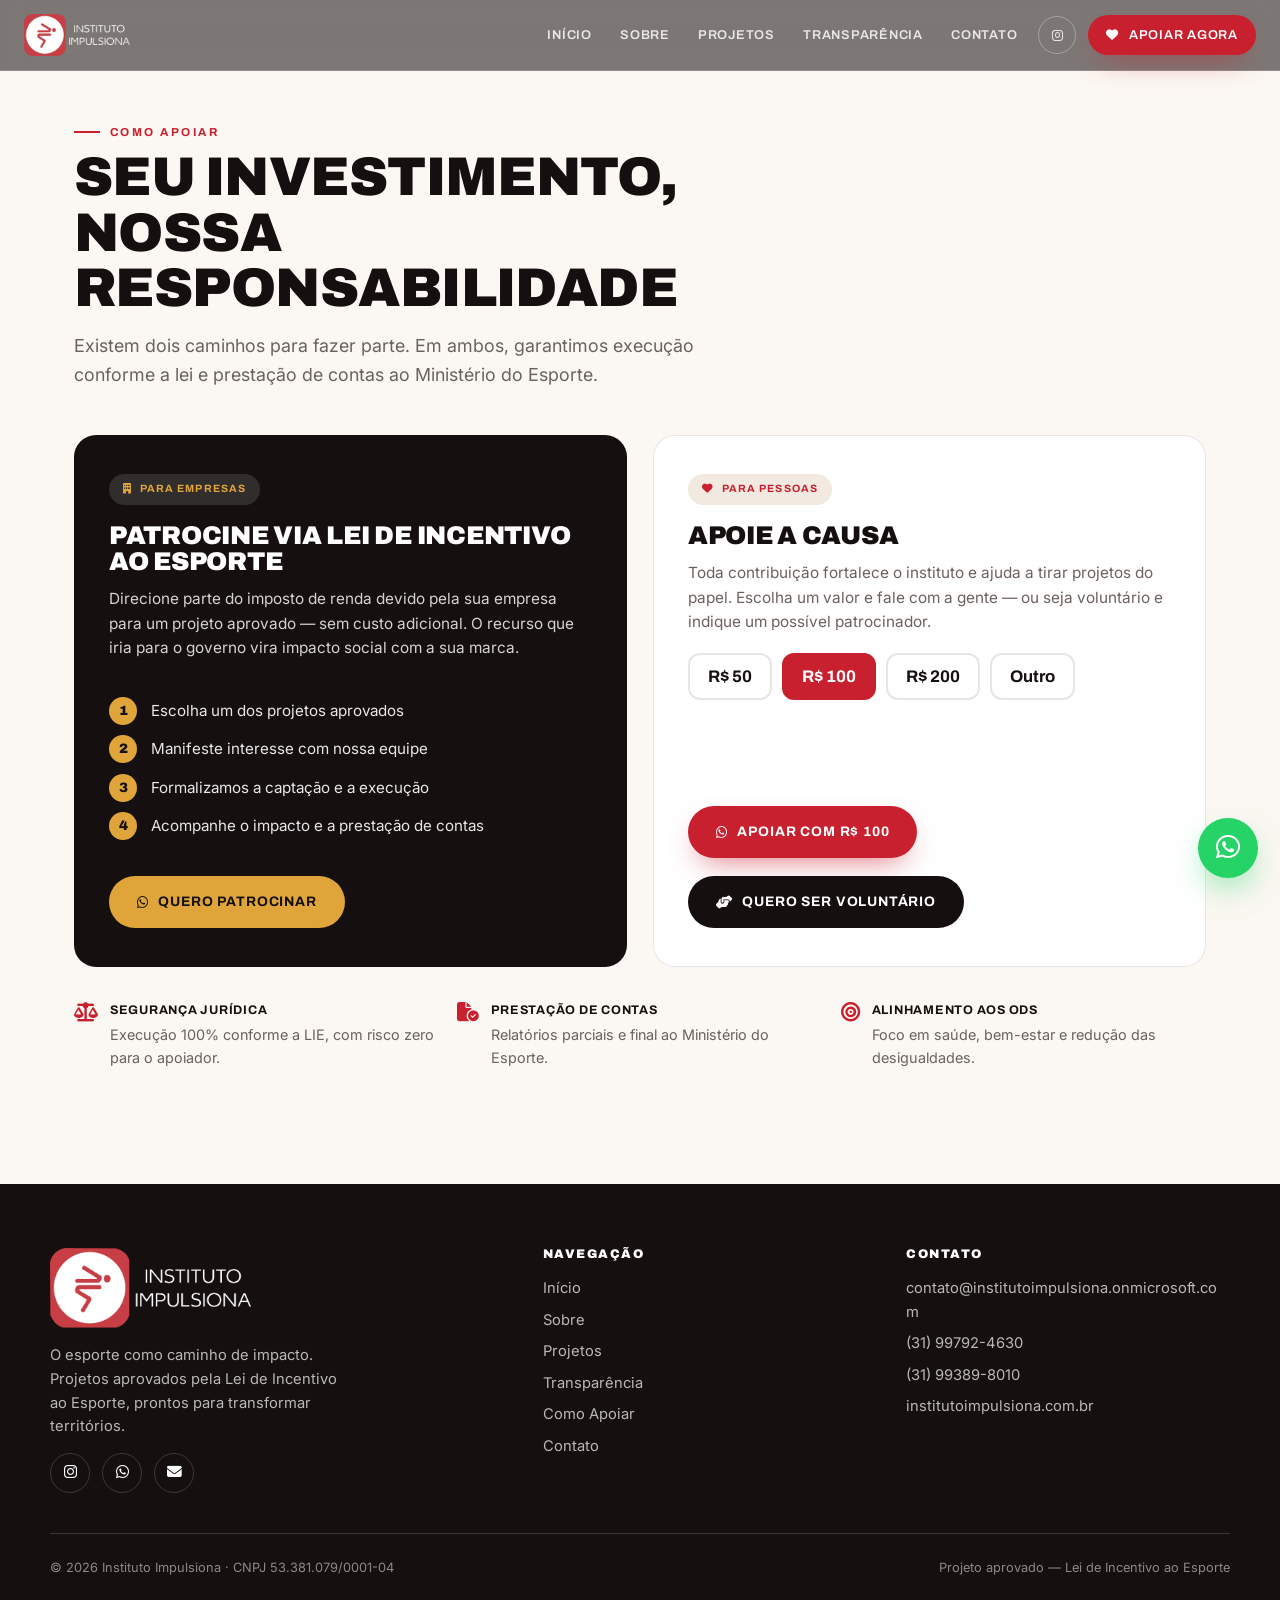
==== apoiar/index.html @ 2515cd02 "Recria o site do Instituto Impulsiona como páginas estáticas. Publica Início, Sobre, Projetos, Trans" ====
<!DOCTYPE html>
<html lang="pt-BR">
<head>
<meta charset="UTF-8">
<meta name="viewport" content="width=device-width, initial-scale=1.0">
<title>Como apoiar — Instituto Impulsiona</title>
<meta name="description" content="Existem dois caminhos para fazer parte. Em ambos, garantimos execução conforme a lei e prestação de contas ao Ministério do Esporte.">
<meta name="theme-color" content="#15100F">
<meta property="og:type" content="website">
<meta property="og:locale" content="pt_BR">
<meta property="og:site_name" content="Instituto Impulsiona">
<meta property="og:title" content="Como apoiar — Instituto Impulsiona">
<meta property="og:description" content="Existem dois caminhos para fazer parte. Em ambos, garantimos execução conforme a lei e prestação de contas ao Ministério do Esporte.">
<meta property="og:image" content="https://karinebavi.github.io/institutoimpulsiona-site/assets/logo-simbolo.png">
<meta property="og:image:alt" content="Instituto Impulsiona">
<meta name="twitter:card" content="summary">
<meta name="twitter:title" content="Como apoiar — Instituto Impulsiona">
<meta name="twitter:description" content="Existem dois caminhos para fazer parte. Em ambos, garantimos execução conforme a lei e prestação de contas ao Ministério do Esporte.">
<meta name="twitter:image" content="https://karinebavi.github.io/institutoimpulsiona-site/assets/logo-simbolo.png">
<link rel="icon" href="../favicon.png" type="image/png">
<link rel="apple-touch-icon" href="../assets/apple-touch-icon.png">
<link rel="preconnect" href="https://fonts.googleapis.com">
<link rel="preconnect" href="https://fonts.gstatic.com" crossorigin>
<link href="https://fonts.googleapis.com/css2?family=Archivo:wght@500;600;700;800;900&amp;family=Inter:wght@400;500;600;700&amp;display=swap" rel="stylesheet">
<link rel="stylesheet" href="https://cdnjs.cloudflare.com/ajax/libs/font-awesome/6.5.1/css/all.min.css">
<link rel="stylesheet" href="../css/styles.css">
</head>
<body class="inner">
<a class="skip" href="#conteudo">Ir para o conteúdo</a>
<header class="header" id="header">
  <a href="../" class="brand" aria-label="Instituto Impulsiona — início">
    <img src="../assets/logo-horizontal-branco.png" alt="Instituto Impulsiona" width="122" height="42">
  </a>
  <nav class="nav" id="nav" aria-label="Principal">
    <a href="../" data-sec="home">Início</a>
    <a href="../sobre/" data-sec="sobre">Sobre</a>
    <a href="../projetos/" data-sec="projetos">Projetos</a>
    <a href="../transparencia/" data-sec="transparencia">Transparência</a>
    <a href="../contato/" data-sec="contato">Contato</a>
    <a class="nav-ig" href="https://instagram.com/institutoimpulsiona" target="_blank" rel="noopener noreferrer" aria-label="Instagram do Instituto Impulsiona"><i class="fa-brands fa-instagram" aria-hidden="true"></i></a>
    <a class="btn btn-red" href="../apoiar/" aria-current="page"><i class="fa-solid fa-heart" aria-hidden="true"></i> Apoiar agora</a>
  </nav>
  <button class="burger" id="burger" type="button" aria-label="Menu" aria-expanded="false" aria-controls="nav"><i class="fa-solid fa-bars" aria-hidden="true"></i></button>
</header>

<main id="conteudo">
  <div class="pad">
    <div class="wrap">
      <div class="sec-head">
        <span class="eyebrow">Como apoiar</span>
        <h1 class="h-sec">Seu investimento, nossa responsabilidade</h1>
        <p class="lead">Existem dois caminhos para fazer parte. Em ambos, garantimos execução conforme a lei e prestação de contas ao Ministério do Esporte.</p>
      </div>

      <div class="support-grid">
        <article class="support feature">
          <span class="badge"><i class="fa-solid fa-building" aria-hidden="true"></i> Para empresas</span>
          <h2>Patrocine via Lei de Incentivo ao Esporte</h2>
          <p>Direcione parte do imposto de renda devido pela sua empresa para um projeto aprovado — sem custo adicional. O recurso que iria para o governo vira impacto social com a sua marca.</p>
          <ol class="flow">
            <li>Escolha um dos projetos aprovados</li>
            <li>Manifeste interesse com nossa equipe</li>
            <li>Formalizamos a captação e a execução</li>
            <li>Acompanhe o impacto e a prestação de contas</li>
          </ol>
          <a href="https://wa.me/5531997924630?text=Olá!%20Sou%20de%20uma%20empresa%20e%20tenho%20interesse%20em%20patrocinar%20um%20projeto%20do%20Instituto%20Impulsiona%20via%20Lei%20de%20Incentivo%20ao%20Esporte." target="_blank" rel="noopener noreferrer" class="btn btn-gold"><i class="fa-brands fa-whatsapp" aria-hidden="true"></i> Quero patrocinar</a>
        </article>

        <article class="support">
          <span class="badge"><i class="fa-solid fa-heart" aria-hidden="true"></i> Para pessoas</span>
          <h2>Apoie a causa</h2>
          <p>Toda contribuição fortalece o instituto e ajuda a tirar projetos do papel. Escolha um valor e fale com a gente — ou seja voluntário e indique um possível patrocinador.</p>
          <div class="amounts" id="amounts" role="group" aria-label="Valor da doação">
            <button class="amount" type="button" data-v="50" aria-pressed="false">R$ 50</button>
            <button class="amount active" type="button" data-v="100" aria-pressed="true">R$ 100</button>
            <button class="amount" type="button" data-v="200" aria-pressed="false">R$ 200</button>
            <button class="amount" type="button" data-v="outro" aria-pressed="false">Outro</button>
          </div>
          <a id="doarBtnLink" href="https://wa.me/5531997924630?text=Olá!%20Quero%20apoiar%20o%20Instituto%20Impulsiona%20com%20uma%20doação%20de%20R$%20100.%20Pode%20me%20ajudar?" target="_blank" rel="noopener noreferrer" class="btn btn-red"><i class="fa-brands fa-whatsapp" aria-hidden="true"></i> Apoiar com R$ 100</a>
          <div class="volunteer">
            <a href="https://wa.me/5531997924630?text=Olá!%20Tenho%20interesse%20em%20ser%20voluntário(a)%20no%20Instituto%20Impulsiona." target="_blank" rel="noopener noreferrer" class="btn btn-dark"><i class="fa-solid fa-hands-helping" aria-hidden="true"></i> Quero ser voluntário</a>
          </div>
        </article>
      </div>

      <div class="assure">
        <div class="a"><i class="fa-solid fa-scale-balanced" aria-hidden="true"></i><div><strong>Segurança jurídica</strong>Execução 100% conforme a LIE, com risco zero para o apoiador.</div></div>
        <div class="a"><i class="fa-solid fa-file-circle-check" aria-hidden="true"></i><div><strong>Prestação de contas</strong>Relatórios parciais e final ao Ministério do Esporte.</div></div>
        <div class="a"><i class="fa-solid fa-bullseye" aria-hidden="true"></i><div><strong>Alinhamento aos ODS</strong>Foco em saúde, bem-estar e redução das desigualdades.</div></div>
      </div>
    </div>
  </div>
</main>
<footer class="footer">
  <div class="foot-grid">
    <div>
      <img src="../assets/logo-horizontal-branco.png" alt="Instituto Impulsiona" width="232" height="80">
      <p class="foot-tagline">O esporte como caminho de impacto. Projetos aprovados pela Lei de Incentivo ao Esporte, prontos para transformar territórios.</p>
      <div class="foot-social">
        <a href="https://instagram.com/institutoimpulsiona" target="_blank" rel="noopener noreferrer" aria-label="Instagram"><i class="fa-brands fa-instagram" aria-hidden="true"></i></a>
        <a href="https://wa.me/5531997924630" target="_blank" rel="noopener noreferrer" aria-label="WhatsApp"><i class="fa-brands fa-whatsapp" aria-hidden="true"></i></a>
        <a href="mailto:contato@institutoimpulsiona.onmicrosoft.com" aria-label="E-mail"><i class="fa-solid fa-envelope" aria-hidden="true"></i></a>
      </div>
    </div>
    <nav aria-label="Rodapé">
      <h2>Navegação</h2>
      <a href="../">Início</a>
      <a href="../sobre/">Sobre</a>
      <a href="../projetos/">Projetos</a>
      <a href="../transparencia/">Transparência</a>
      <a href="../apoiar/">Como Apoiar</a>
      <a href="../contato/">Contato</a>
    </nav>
    <div>
      <h2>Contato</h2>
      <a href="mailto:contato@institutoimpulsiona.onmicrosoft.com">contato@institutoimpulsiona.onmicrosoft.com</a>
      <a href="https://wa.me/5531997924630" target="_blank" rel="noopener noreferrer">(31) 99792-4630</a>
      <a href="https://wa.me/5531993898010" target="_blank" rel="noopener noreferrer">(31) 99389-8010</a>
      <a href="https://www.institutoimpulsiona.com.br" target="_blank" rel="noopener noreferrer">institutoimpulsiona.com.br</a>
    </div>
  </div>
  <div class="foot-bottom">
    <span>© <span id="ano"></span> Instituto Impulsiona · CNPJ 53.381.079/0001-04</span>
    <span>Projeto aprovado — Lei de Incentivo ao Esporte</span>
  </div>
</footer>
<a class="wa" href="https://wa.me/5531997924630" target="_blank" rel="noopener noreferrer" aria-label="Falar no WhatsApp"><i class="fa-brands fa-whatsapp" aria-hidden="true"></i></a>
<script src="../js/site.js"></script>
</body>
</html>
---- css/styles.css ----
/* Instituto Impulsiona — visual fiel ao site publicado no Google Sites.
   Tokens e componentes vêm de raw/embedded-site.css (extração de 16/11/2026). */

:root{
  --ink:#15100F;
  --ink-2:#2A1D1B;
  --red:#C8202E;
  --red-deep:#93121C;
  --bone:#FBF7F2;
  --cream:#F2EAE0;
  --gold:#E0A53A;
  --gray:#6B615D;
  --line:rgba(21,16,15,.10);
  --line-light:rgba(255,255,255,.16);
  --display:'Archivo',system-ui,sans-serif;
  --body:'Inter',system-ui,sans-serif;
  --maxw:1180px;
  --shadow:0 18px 50px -22px rgba(21,16,15,.45);
}
*{box-sizing:border-box;margin:0;padding:0}
html{scroll-behavior:smooth}
body{
  font-family:var(--body);
  color:var(--ink);
  background:var(--bone);
  line-height:1.6;
  overflow-x:hidden;
  -webkit-font-smoothing:antialiased;
}
img{max-width:100%;display:block}
a{text-decoration:none;color:inherit}
button{font-family:inherit;cursor:pointer;border:none;background:none}

.btn, .nav a, .wa, .doc-btn, .proj-foot a, .amount, .foot-social a, .cc a, .form-actions button, .form-actions a {
  position: relative;
  z-index: 20;
  pointer-events: auto;
  cursor: pointer;
}

.skip{
  position:absolute;left:16px;top:12px;z-index:300;
  background:var(--gold);color:var(--ink);
  font-family:var(--display);font-weight:700;text-transform:uppercase;
  letter-spacing:.06em;font-size:.78rem;
  padding:10px 16px;border-radius:999px;
  transform:translateY(-160%);
}
.skip:focus{transform:none}
.sr-only{
  position:absolute;width:1px;height:1px;padding:0;margin:-1px;
  overflow:hidden;clip:rect(0,0,0,0);white-space:nowrap;border:0;
}
:focus-visible{outline:2px solid var(--gold);outline-offset:3px}

.eyebrow{
  font-family:var(--display);
  font-weight:700;
  text-transform:uppercase;
  letter-spacing:.22em;
  font-size:.72rem;
  color:var(--red);
  display:inline-flex;align-items:center;gap:.6rem;
}
.eyebrow::before{content:"";width:26px;height:2px;background:var(--red);display:inline-block}
.eyebrow.on-dark{color:#fff}
.eyebrow.on-dark::before{background:var(--gold)}
h1,h2,h3{font-family:var(--display);line-height:1.02;letter-spacing:-.01em;text-transform:uppercase;font-weight:900}
.h-sec{font-size:clamp(2rem,5vw,3.4rem);margin:.5rem 0 1rem}
.h-mid{font-size:clamp(1.6rem,3.5vw,2.4rem)}
.h-board{font-size:clamp(1.8rem,4vw,2.6rem)}
.h-sm{font-size:clamp(1.5rem,3vw,2.1rem)}
.lead{font-size:clamp(1rem,1.4vw,1.15rem);color:var(--gray);max-width:60ch}
.lead.on-dark{color:rgba(255,255,255,.82)}

.wrap{max-width:var(--maxw);margin:0 auto;padding:0 24px}
.pad{padding:clamp(64px,9vw,120px) 0}
.pad-sm{padding:clamp(48px,6vw,80px) 0}
.bg-cream{background:var(--cream)}
.bg-ink{background:var(--ink);color:#fff}
body.inner main > .pad:first-child{
  padding-top:max(96px, clamp(64px, 9vw, 120px));
}
#quem,.proj{scroll-margin-top:96px}

.btn{
  display:inline-flex;align-items:center;gap:.6rem;
  font-family:var(--display);font-weight:700;text-transform:uppercase;
  letter-spacing:.06em;font-size:.86rem;
  padding:15px 28px;border-radius:999px;
  transition:transform .25s ease,box-shadow .25s ease,background .25s ease,color .25s;
}
.btn i{font-size:.95em}
.btn-red{background:var(--red);color:#fff;box-shadow:0 12px 30px -12px rgba(200,32,46,.7)}
.btn-red:hover{background:var(--red-deep);transform:translateY(-3px)}
.btn-ghost{border:2px solid rgba(255,255,255,.55);color:#fff}
.btn-ghost:hover{background:#fff;color:var(--ink);transform:translateY(-3px)}
.btn-dark{background:var(--ink);color:#fff}
.btn-dark:hover{background:var(--ink-2);transform:translateY(-3px)}
.btn-gold{background:var(--gold);color:var(--ink)}
.btn-gold:hover{transform:translateY(-3px);box-shadow:0 12px 30px -12px rgba(224,165,58,.8)}

.header{
  position:fixed;top:0;left:0;right:0;z-index:100;
  display:flex;align-items:center;justify-content:space-between;
  padding:14px 24px;
  background:rgba(21,16,15,.55);
  backdrop-filter:blur(14px);-webkit-backdrop-filter:blur(14px);
  border-bottom:1px solid var(--line-light);
  transition:background .3s;
}
.header.scrolled{background:rgba(21,16,15,.92)}
.brand{flex:0 0 auto}
.brand img{height:42px;width:auto}
.nav{display:flex;align-items:center;gap:6px}
.nav a{
  font-family:var(--display);font-weight:600;text-transform:uppercase;
  letter-spacing:.06em;font-size:.8rem;color:rgba(255,255,255,.82);
  padding:8px 11px;border-radius:999px;transition:color .2s,background .2s;
}
.nav a:hover{color:#fff}
.nav a.active{color:#fff;background:rgba(255,255,255,.12)}
.nav .btn{padding:10px 18px;margin-left:6px}
.nav a.btn{color:#fff}
.nav a.btn-gold{color:var(--ink)}
.nav-ig{display:inline-grid;place-items:center;width:38px;height:38px;border-radius:50%;border:1px solid rgba(255,255,255,.3);color:#fff;font-size:1.05rem;margin-left:4px;transition:.2s}
.nav-ig:hover{background:#fff;color:var(--red);transform:translateY(-2px)}
.burger{
  display:none;font-size:1.5rem;color:#fff;padding:6px;
  position:relative;z-index:120;cursor:pointer;
  min-width:44px;min-height:44px;
  align-items:center;justify-content:center;flex:0 0 auto;
}

.hero{position:relative;min-height:100vh;min-height:100svh;display:flex;align-items:center;overflow:hidden}
.hero-media{position:absolute;inset:0;z-index:0;background:linear-gradient(135deg,#3a0c11 0%,var(--red-deep) 45%,#5d0d14 100%);pointer-events:none}
.hero-media video{width:100%;height:100%;object-fit:cover;animation:heroZoom 24s ease-in-out infinite alternate;pointer-events:none}
@keyframes heroZoom{from{transform:scale(1.04)}to{transform:scale(1.18)}}
.hero-media::after{
  content:"";position:absolute;inset:0;
  pointer-events:none;
  background:
    linear-gradient(180deg,rgba(21,16,15,.6) 0%,rgba(21,16,15,.1) 24%,rgba(21,16,15,.16) 52%,rgba(21,16,15,.9) 100%),
    radial-gradient(120% 70% at 80% 0%,rgba(200,32,46,.3),transparent 55%);
}
.hero-symbol{
  position:absolute;right:-60px;top:12%;width:min(40vw,460px);
  opacity:.06;z-index:1;filter:brightness(0) invert(1);pointer-events:none;
}
.hero-inner{position:relative;z-index:10;padding:4vh 0;max-width:840px}
.hero h1{color:#fff;font-size:clamp(2.7rem,8vw,6rem);margin:14px 0}
.hero h1 span{color:var(--gold)}
.hero .sub{color:rgba(255,255,255,.85);font-size:clamp(1.05rem,1.6vw,1.3rem);max-width:54ch;margin-bottom:30px;font-weight:400;text-transform:none}
.hero-cta{display:flex;gap:14px;flex-wrap:wrap;position:relative;z-index:15}
.scrollcue{position:absolute;left:50%;bottom:26px;transform:translateX(-50%);z-index:10;color:rgba(255,255,255,.7);font-size:1.3rem;animation:bob 2s infinite}
@keyframes bob{0%,100%{transform:translate(-50%,0)}50%{transform:translate(-50%,8px)}}

.hero-inner>*{opacity:0;animation:heroUp .9s cubic-bezier(.22,.61,.36,1) forwards}
.hero-inner>*:nth-child(1){animation-delay:.15s}
.hero-inner>*:nth-child(2){animation-delay:.32s}
.hero-inner>*:nth-child(3){animation-delay:.5s}
.hero-inner>*:nth-child(4){animation-delay:.68s}
@keyframes heroUp{from{opacity:0;transform:translateY(28px)}to{opacity:1;transform:none}}

.sec-head{max-width:720px;margin-bottom:46px}
.center{margin-left:auto;margin-right:auto;text-align:center}
.center .lead{margin-left:auto;margin-right:auto}
.stats-intro{max-width:640px;margin-bottom:40px}

.method{display:grid;grid-template-columns:repeat(3,1fr);gap:18px;counter-reset:step}
.step{
  position:relative;background:#fff;border:1px solid var(--line);border-radius:18px;
  padding:34px 26px;overflow:hidden;transition:transform .3s,box-shadow .3s;
}
.step:hover{transform:translateY(-6px);box-shadow:var(--shadow)}
.step::before{
  counter-increment:step;content:"0" counter(step);
  font-family:var(--display);font-weight:900;font-size:3.4rem;color:var(--cream);
  position:absolute;top:8px;right:18px;line-height:1;
}
.step .ico{width:54px;height:54px;border-radius:14px;background:var(--red);color:#fff;display:grid;place-items:center;font-size:1.3rem;margin-bottom:16px}
.step h3{font-size:1.35rem;margin-bottom:6px}
.step .micro{font-family:var(--display);text-transform:uppercase;letter-spacing:.12em;font-size:.7rem;color:var(--red);margin-bottom:14px}
.step ul{list-style:none;color:var(--gray);font-size:.95rem}
.step li{padding-left:20px;position:relative;margin:6px 0}
.step li::before{content:"\f054";font-family:"Font Awesome 6 Free";font-weight:900;color:var(--red);position:absolute;left:0;font-size:.62rem;top:.45em}

.stats{display:grid;grid-template-columns:repeat(4,1fr);gap:24px;text-align:center}
.stat .num{
  font-family:var(--display);
  font-weight:900;
  font-size:clamp(2rem,4.5vw,3.2rem);
  color:var(--gold);
  line-height:1;
  white-space:nowrap;
}
.stat .lbl{font-size:.92rem;color:rgba(255,255,255,.8);margin-top:8px}
.note{font-size:.8rem;color:rgba(255,255,255,.55);text-align:center;margin-top:30px;font-style:italic}

.proj-grid{display:grid;grid-template-columns:repeat(2,1fr);gap:26px}
.proj{
  background:#fff;border:1px solid var(--line);border-radius:22px;overflow:hidden;
  display:flex;flex-direction:column;transition:transform .3s,box-shadow .3s;
}
.proj:hover{transform:translateY(-8px);box-shadow:var(--shadow)}
.proj-top{position:relative;padding:34px 30px 26px;background:linear-gradient(135deg,var(--cream),#fff)}
.proj-tag{
  position:absolute;top:18px;right:18px;font-family:var(--display);font-weight:700;
  text-transform:uppercase;letter-spacing:.1em;font-size:.62rem;color:#fff;
  background:var(--red);padding:6px 12px;border-radius:999px;
}
.proj-logo{height:74px;width:auto;object-fit:contain;margin-bottom:6px}
.proj-body{padding:8px 30px 30px;display:flex;flex-direction:column;gap:18px;flex:1}
.proj-body>p{color:var(--gray);font-size:.96rem}
.proj-meta{display:grid;grid-template-columns:1fr 1fr;gap:14px 18px;border-top:1px solid var(--line);padding-top:18px}
.proj-meta dt{font-family:var(--display);text-transform:uppercase;letter-spacing:.1em;font-size:.62rem;color:var(--red)}
.proj-meta dd{font-weight:600;font-size:.95rem;margin-top:2px}
.proj-foot{display:flex;align-items:center;justify-content:space-between;gap:12px;margin-top:auto;padding-top:6px;flex-wrap:wrap}
.proj-value{font-family:var(--display);font-weight:900;font-size:1.25rem;color:var(--ink)}
.proj-value small{display:block;font-family:var(--body);font-weight:500;font-size:.62rem;text-transform:uppercase;letter-spacing:.1em;color:var(--gray)}
.status{display:inline-flex;align-items:center;gap:7px;font-size:.78rem;font-weight:600;color:#1f7a3d}
.status i{color:#1f7a3d}
.center-cta{text-align:center;margin-top:48px}

.mvv{display:grid;grid-template-columns:repeat(3,1fr);gap:18px}
.mvv .card{background:var(--ink);color:#fff;border-radius:18px;padding:30px 26px}
.mvv .card h2{color:var(--gold);font-size:1.2rem;margin-bottom:10px}
.mvv .card p{color:rgba(255,255,255,.82);font-size:.95rem}

.board-experience{
  display:grid;
  grid-template-columns:repeat(3,1fr);
  gap:20px;
  margin-top:30px;
}
.board-card{
  background:#fff;
  border:1px solid var(--line);
  border-radius:18px;
  padding:28px;
  display:flex;
  flex-direction:column;
  gap:16px;
  transition:transform .3s,box-shadow .3s;
}
.board-card:hover{transform:translateY(-4px);box-shadow:var(--shadow)}
.board-icon{
  width:50px;height:50px;border-radius:12px;background:var(--red);color:#fff;
  display:grid;place-items:center;font-size:1.3rem;
}
.board-content h3{font-size:1.15rem;margin-bottom:8px}
.board-content p{color:var(--gray);font-size:.92rem;line-height:1.5}

.support-grid{display:grid;grid-template-columns:1fr 1fr;gap:26px}
.support{background:#fff;border:1px solid var(--line);border-radius:22px;padding:38px 34px;display:flex;flex-direction:column}
.support.feature{background:var(--ink);color:#fff;border-color:transparent}
.support .badge{display:inline-flex;align-items:center;gap:8px;align-self:flex-start;font-family:var(--display);text-transform:uppercase;letter-spacing:.1em;font-size:.66rem;font-weight:700;padding:7px 14px;border-radius:999px;margin-bottom:18px;background:var(--cream);color:var(--red)}
.support.feature .badge{background:rgba(255,255,255,.12);color:var(--gold)}
.support h2{font-size:1.6rem;margin-bottom:12px}
.support p{font-size:.96rem;color:var(--gray);margin-bottom:18px}
.support.feature p{color:rgba(255,255,255,.82)}
.flow{list-style:none;margin:6px 0 24px;counter-reset:f}
.flow li{position:relative;padding-left:42px;margin:14px 0;font-size:.95rem;color:rgba(255,255,255,.9)}
.flow li::before{counter-increment:f;content:counter(f);position:absolute;left:0;top:-2px;width:28px;height:28px;border-radius:50%;background:var(--gold);color:var(--ink);font-family:var(--display);font-weight:900;font-size:.85rem;display:grid;place-items:center}
.amounts{display:flex;gap:10px;flex-wrap:wrap;margin-bottom:20px}
.amount{border:2px solid var(--line);border-radius:12px;padding:12px 18px;font-family:var(--display);font-weight:700;font-size:1.05rem;transition:.2s;cursor:pointer;color:var(--ink);background:#fff}
.amount.active,.amount:hover{border-color:var(--red);background:var(--red);color:#fff}
.support .btn{align-self:flex-start;margin-top:auto}
.volunteer{margin-top:18px}
.assure{display:grid;grid-template-columns:repeat(3,1fr);gap:18px;margin-top:34px}
.assure .a{display:flex;gap:12px;align-items:flex-start;font-size:.9rem;color:var(--gray)}
.assure .a i{color:var(--red);font-size:1.2rem;margin-top:2px}
.assure .a strong{display:block;color:var(--ink);font-family:var(--display);text-transform:uppercase;letter-spacing:.06em;font-size:.78rem;margin-bottom:2px}

.contact-grid{display:grid;grid-template-columns:repeat(3,1fr);gap:18px;margin-bottom:24px}
.cc{background:#fff;border:1px solid var(--line);border-radius:18px;padding:28px 24px}
.cc .ico{width:48px;height:48px;border-radius:12px;background:var(--cream);color:var(--red);display:grid;place-items:center;font-size:1.2rem;margin-bottom:14px}
.cc h2{font-size:1.05rem;margin-bottom:6px}
.cc a,.cc p{display:block;color:var(--gray);font-size:.94rem;margin:2px 0;overflow-wrap:anywhere}
.cc a:hover{color:var(--red)}
.map{
  border-radius:18px;overflow:hidden;border:1px solid var(--line);min-height:280px;
  background:linear-gradient(135deg,var(--ink),var(--red-deep));
  color:#fff;display:flex;flex-direction:column;align-items:center;justify-content:center;text-align:center;padding:40px;gap:10px;
}
.map i{font-size:2.4rem;color:var(--gold)}
.map h2{color:#fff;font-size:1.4rem}
.map p{color:rgba(255,255,255,.8);max-width:36ch}

.form{background:#fff;border:1px solid var(--line);border-radius:22px;padding:34px;margin-top:24px}
.form .form-row{margin-top:18px}
.form-row{display:grid;grid-template-columns:1fr 1fr;gap:16px}
.field{margin-bottom:16px}
.field label{display:block;font-family:var(--display);text-transform:uppercase;letter-spacing:.08em;font-size:.66rem;color:var(--gray);margin-bottom:6px}
.field input,.field textarea{width:100%;padding:13px 15px;border:1.5px solid var(--line);border-radius:12px;font-family:var(--body);font-size:.96rem;background:#fff;color:var(--ink);transition:border .2s}
.field input:focus,.field textarea:focus{outline:none;border-color:var(--red)}
.field textarea{resize:vertical;min-height:110px}
.form-actions{display:flex;gap:12px;flex-wrap:wrap;margin-top:6px}

.band{background:linear-gradient(135deg,var(--red),var(--red-deep));color:#fff;border-radius:24px;padding:clamp(40px,6vw,70px);text-align:center;position:relative;overflow:hidden}
.band .eyebrow{justify-content:center}
.band h2{color:#fff;font-size:clamp(1.8rem,4vw,3rem);margin-bottom:14px}
.band p{color:rgba(255,255,255,.9);max-width:54ch;margin:0 auto 26px}
.band .btn-row{display:flex;gap:14px;justify-content:center;flex-wrap:wrap}

.footer{background:var(--ink);color:rgba(255,255,255,.7);padding:64px 24px 28px}
.foot-grid{max-width:var(--maxw);margin:0 auto;display:grid;grid-template-columns:1.4fr 1fr 1fr;gap:40px}
.footer img{height:80px;width:auto;margin-bottom:16px}
.footer h2{
  font-family:var(--display);text-transform:uppercase;letter-spacing:.12em;
  font-size:.78rem;color:#fff;margin-bottom:16px;font-weight:900;
}
.foot-tagline{font-size:.92rem;max-width:34ch}
.footer a{display:block;color:rgba(255,255,255,.7);margin:8px 0;font-size:.92rem;transition:color .2s;overflow-wrap:anywhere}
.footer a:hover{color:var(--gold)}
.foot-social{display:flex;gap:12px;margin-top:14px}
.foot-social a{width:40px;height:40px;border-radius:50%;border:1px solid var(--line-light);display:grid;place-items:center;color:#fff;margin:0}
.foot-social a:hover{background:var(--red);border-color:var(--red);color:#fff}
.foot-bottom{max-width:var(--maxw);margin:40px auto 0;padding-top:24px;border-top:1px solid var(--line-light);display:flex;justify-content:space-between;gap:14px;flex-wrap:wrap;font-size:.8rem;color:rgba(255,255,255,.5)}

.wa{position:fixed;right:22px;bottom:22px;z-index:120;width:60px;height:60px;border-radius:50%;background:#25D366;color:#fff;display:grid;place-items:center;font-size:1.7rem;box-shadow:0 14px 34px -10px rgba(37,211,102,.7);transition:transform .25s}
.wa:hover{transform:scale(1.08)}

.reveal{opacity:1;transform:none}
.js .reveal{opacity:0;transform:translateY(30px);transition:opacity .7s ease,transform .7s cubic-bezier(.22,.61,.36,1)}
.js .reveal.in{opacity:1;transform:none}

.t-cards{display:grid;grid-template-columns:repeat(auto-fit,minmax(280px,1fr));gap:18px;margin-bottom:52px}
.t-card{background:#fff;border:1px solid var(--line);border-radius:18px;padding:30px 26px;transition:transform .3s,box-shadow .3s}
.t-card:hover{transform:translateY(-6px);box-shadow:var(--shadow)}
.t-card .ico{width:50px;height:50px;border-radius:13px;background:var(--cream);color:var(--red);display:grid;place-items:center;font-size:1.25rem;margin-bottom:14px}
.t-card h2{font-size:1.1rem;margin-bottom:6px}
.t-card p{color:var(--gray);font-size:.93rem}
.t-table-wrap{overflow-x:auto;border:1px solid var(--line);border-radius:18px;background:#fff;margin-top:8px;margin-bottom:48px}
.t-table{width:100%;border-collapse:collapse;min-width:680px}
.t-table th,.t-table td{text-align:left;padding:15px 18px;border-bottom:1px solid var(--line);font-size:.9rem}
.t-table th{font-family:var(--display);text-transform:uppercase;letter-spacing:.08em;font-size:.66rem;color:var(--red);background:var(--cream)}
.t-table td.val{font-weight:700;white-space:nowrap}
.t-table tr:last-child td{border-bottom:none}
.t-badge{display:inline-flex;align-items:center;gap:6px;font-size:.78rem;font-weight:600;color:#1f7a3d;white-space:nowrap}

.docs-grid{display:grid;grid-template-columns:repeat(auto-fit,minmax(260px,1fr));gap:20px;margin-top:24px}
.doc-item{
  background:#fff;border:1px solid var(--line);border-radius:16px;padding:24px;
  display:flex;flex-direction:column;gap:14px;transition:transform .3s,box-shadow .3s;
}
.doc-item:hover{transform:translateY(-4px);box-shadow:var(--shadow)}
.doc-icon{font-size:2rem;color:var(--red)}
.doc-info h3{font-size:1.1rem;margin-bottom:4px;font-family:var(--display)}
.doc-info p{color:var(--gray);font-size:.88rem;line-height:1.4}
.doc-btn{
  margin-top:auto;display:inline-flex;align-items:center;justify-content:center;gap:8px;
  background:var(--cream);color:var(--ink);font-family:var(--display);font-weight:700;
  font-size:.8rem;text-transform:uppercase;padding:10px 16px;border-radius:8px;
  transition:background .2s,color .2s;
}
.doc-btn:hover{background:var(--red);color:#fff}

.org-container{background:var(--cream);border-radius:24px;padding:clamp(30px,5vw,60px);margin-top:52px}
.org-head{max-width:600px;margin-bottom:30px}
.org-head .lead{font-size:.92rem}
.org-tree{display:flex;flex-direction:column;align-items:center;gap:24px;margin:30px auto 0;position:relative;max-width:900px}
.org-level{display:flex;justify-content:center;gap:20px;width:100%;flex-wrap:wrap}
.org-node{
  background:#fff;border:1.5px solid var(--line);border-radius:12px;padding:16px 20px;
  text-align:center;min-width:200px;box-shadow:0 4px 12px rgba(21,16,15,.03);
  transition:transform .2s,border-color .2s;
}
.org-node:hover{transform:translateY(-2px);border-color:var(--red)}
.org-node strong{display:block;font-family:var(--display);font-size:.9rem;color:var(--ink);text-transform:uppercase;letter-spacing:.05em}
.org-node span{display:block;font-size:.75rem;color:var(--gray);margin-top:4px}
.org-node.border-gold{border-color:rgba(224,165,58,.5)}

@media(max-width:1080px){
  .nav{display:none;position:fixed;top:70px;left:16px;right:16px;flex-direction:column;align-items:stretch;background:#15100F;border:1px solid var(--line-light);border-radius:18px;padding:14px;z-index:110;box-shadow:0 18px 40px -16px rgba(21,16,15,.7)}
  .nav.open{display:flex}
  .nav a{padding:14px}
  .nav .btn{margin:8px 0 0;justify-content:center}
  .nav-ig{align-self:flex-start}
  .burger{display:flex}
  .method,.mvv,.proj-grid,.support-grid,.contact-grid,.board-experience,.assure,.form-row{grid-template-columns:1fr}
  .stats{grid-template-columns:1fr 1fr}
  .foot-grid{grid-template-columns:1fr}
}
@media(prefers-reduced-motion:reduce){
  *,.hero-inner>*{animation:none!important;transition:none!important;scroll-behavior:auto!important}
  .hero-inner>*,.reveal,.js .reveal{opacity:1!important;transform:none!important}
}
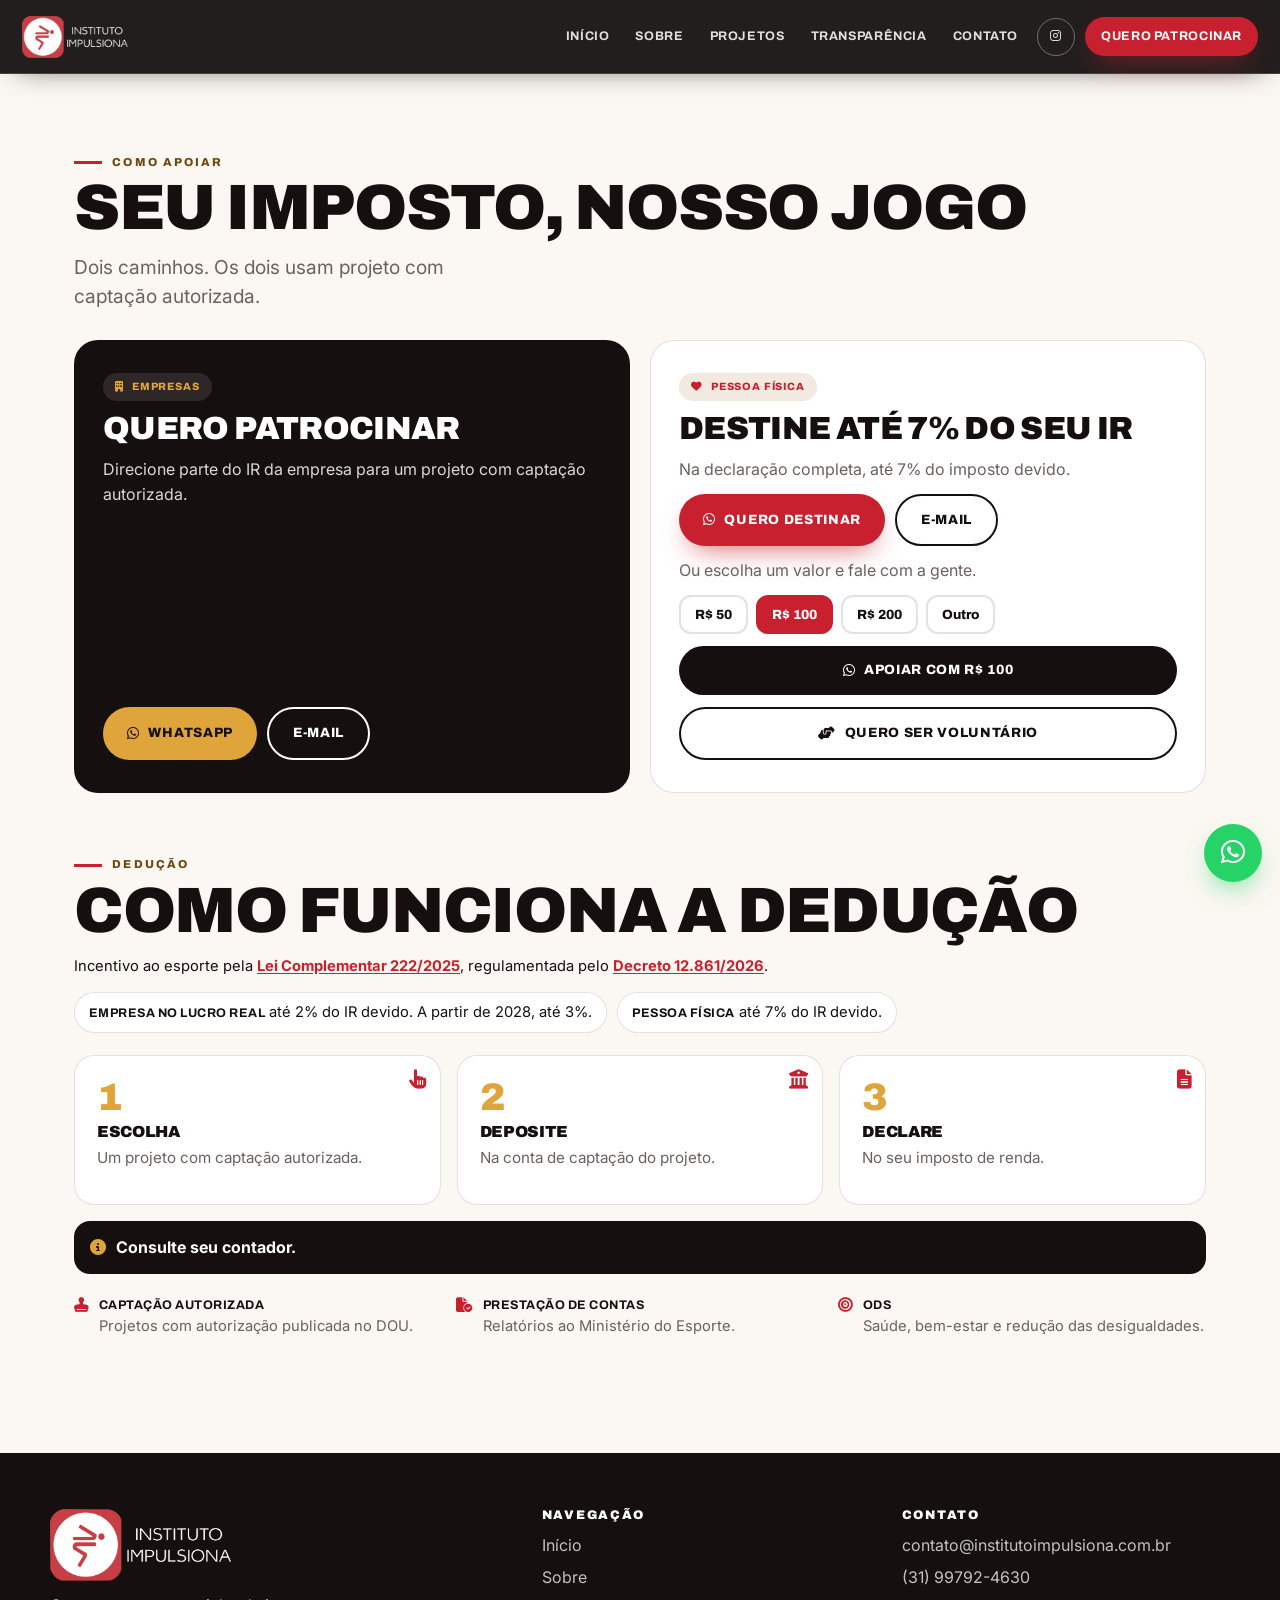
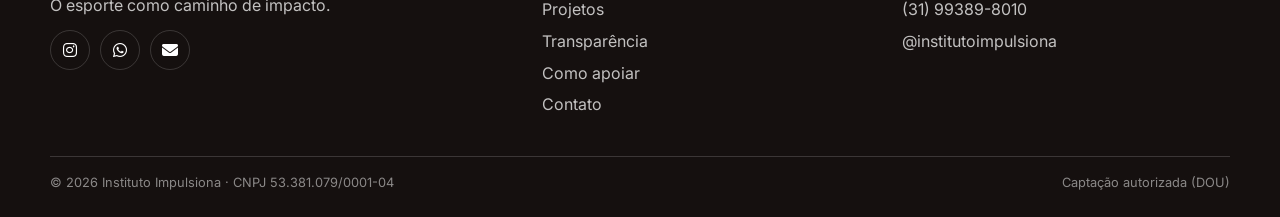
==== commit 326cf72d: "Atualiza projetos, dedução e transparência com o material aprovado. Seis projetos com captação autor" ====
--- a/apoiar/index.html
+++ b/apoiar/index.html
@@ -4,18 +4,18 @@
 <meta charset="UTF-8">
 <meta name="viewport" content="width=device-width, initial-scale=1.0">
 <title>Como apoiar — Instituto Impulsiona</title>
-<meta name="description" content="Existem dois caminhos para fazer parte. Em ambos, garantimos execução conforme a lei e prestação de contas ao Ministério do Esporte.">
+<meta name="description" content="Empresa no lucro real destina até 2% do IR. Pessoa física, até 7%. Lei Complementar 222/2025.">
 <meta name="theme-color" content="#15100F">
 <meta property="og:type" content="website">
 <meta property="og:locale" content="pt_BR">
 <meta property="og:site_name" content="Instituto Impulsiona">
 <meta property="og:title" content="Como apoiar — Instituto Impulsiona">
-<meta property="og:description" content="Existem dois caminhos para fazer parte. Em ambos, garantimos execução conforme a lei e prestação de contas ao Ministério do Esporte.">
+<meta property="og:description" content="Empresa no lucro real destina até 2% do IR. Pessoa física, até 7%. Lei Complementar 222/2025.">
 <meta property="og:image" content="https://karinebavi.github.io/institutoimpulsiona-site/assets/logo-simbolo.png">
-<meta property="og:image:alt" content="Instituto Impulsiona">
+<meta property="og:image:alt" content="Símbolo do Instituto Impulsiona">
 <meta name="twitter:card" content="summary">
 <meta name="twitter:title" content="Como apoiar — Instituto Impulsiona">
-<meta name="twitter:description" content="Existem dois caminhos para fazer parte. Em ambos, garantimos execução conforme a lei e prestação de contas ao Ministério do Esporte.">
+<meta name="twitter:description" content="Empresa no lucro real destina até 2% do IR. Pessoa física, até 7%. Lei Complementar 222/2025.">
 <meta name="twitter:image" content="https://karinebavi.github.io/institutoimpulsiona-site/assets/logo-simbolo.png">
 <link rel="icon" href="../favicon.png" type="image/png">
 <link rel="apple-touch-icon" href="../assets/apple-touch-icon.png">
@@ -24,82 +24,95 @@
 <link href="https://fonts.googleapis.com/css2?family=Archivo:wght@500;600;700;800;900&amp;family=Inter:wght@400;500;600;700&amp;display=swap" rel="stylesheet">
 <link rel="stylesheet" href="https://cdnjs.cloudflare.com/ajax/libs/font-awesome/6.5.1/css/all.min.css">
 <link rel="stylesheet" href="../css/styles.css">
+<script type="application/ld+json">{"@context": "https://schema.org", "@graph": [{"@type": "NGO", "@id": "https://karinebavi.github.io/institutoimpulsiona-site/#ong", "name": "Instituto Impulsiona", "url": "https://karinebavi.github.io/institutoimpulsiona-site/", "logo": "https://karinebavi.github.io/institutoimpulsiona-site/assets/logo-simbolo.png", "email": "contato@institutoimpulsiona.com.br", "telephone": ["+55-31-99792-4630", "+55-31-99389-8010"], "taxID": "53.381.079/0001-04", "sameAs": ["https://instagram.com/institutoimpulsiona"], "description": "Organização sem fins lucrativos. Projetos esportivos com autorização de captação de recursos publicada no DOU."}, {"@type": "WebPage", "url": "https://karinebavi.github.io/institutoimpulsiona-site/apoiar/", "name": "Como apoiar — Instituto Impulsiona", "description": "Empresa no lucro real destina até 2% do IR. Pessoa física, até 7%. Lei Complementar 222/2025.", "inLanguage": "pt-BR", "isPartOf": {"@id": "https://karinebavi.github.io/institutoimpulsiona-site/#ong"}}]}</script>
 </head>
 <body class="inner">
 <a class="skip" href="#conteudo">Ir para o conteúdo</a>
-<header class="header" id="header">
+<header class="header is-solid" id="header">
   <a href="../" class="brand" aria-label="Instituto Impulsiona — início">
     <img src="../assets/logo-horizontal-branco.png" alt="Instituto Impulsiona" width="122" height="42">
   </a>
   <nav class="nav" id="nav" aria-label="Principal">
-    <a href="../" data-sec="home">Início</a>
-    <a href="../sobre/" data-sec="sobre">Sobre</a>
-    <a href="../projetos/" data-sec="projetos">Projetos</a>
-    <a href="../transparencia/" data-sec="transparencia">Transparência</a>
-    <a href="../contato/" data-sec="contato">Contato</a>
+    <a href="../">Início</a>
+    <a href="../sobre/">Sobre</a>
+    <a href="../projetos/">Projetos</a>
+    <a href="../transparencia/">Transparência</a>
+    <a href="../contato/">Contato</a>
     <a class="nav-ig" href="https://instagram.com/institutoimpulsiona" target="_blank" rel="noopener noreferrer" aria-label="Instagram do Instituto Impulsiona"><i class="fa-brands fa-instagram" aria-hidden="true"></i></a>
-    <a class="btn btn-red" href="../apoiar/" aria-current="page"><i class="fa-solid fa-heart" aria-hidden="true"></i> Apoiar agora</a>
+    <a class="btn btn-red" href="../apoiar/" aria-current="page">Quero patrocinar</a>
   </nav>
   <button class="burger" id="burger" type="button" aria-label="Menu" aria-expanded="false" aria-controls="nav"><i class="fa-solid fa-bars" aria-hidden="true"></i></button>
 </header>
 
 <main id="conteudo">
-  <div class="pad">
+  <section class="pad">
     <div class="wrap">
-      <div class="sec-head">
-        <span class="eyebrow">Como apoiar</span>
-        <h1 class="h-sec">Seu investimento, nossa responsabilidade</h1>
-        <p class="lead">Existem dois caminhos para fazer parte. Em ambos, garantimos execução conforme a lei e prestação de contas ao Ministério do Esporte.</p>
-      </div>
-
-      <div class="support-grid">
+      <span class="eyebrow">Como apoiar</span>
+      <h1 class="h-sec">Seu imposto, nosso jogo</h1>
+      <p class="lead">Dois caminhos. Os dois usam projeto com captação autorizada.</p>
+      <div class="support-grid" style="margin-top:28px">
         <article class="support feature">
-          <span class="badge"><i class="fa-solid fa-building" aria-hidden="true"></i> Para empresas</span>
-          <h2>Patrocine via Lei de Incentivo ao Esporte</h2>
-          <p>Direcione parte do imposto de renda devido pela sua empresa para um projeto aprovado — sem custo adicional. O recurso que iria para o governo vira impacto social com a sua marca.</p>
-          <ol class="flow">
-            <li>Escolha um dos projetos aprovados</li>
-            <li>Manifeste interesse com nossa equipe</li>
-            <li>Formalizamos a captação e a execução</li>
-            <li>Acompanhe o impacto e a prestação de contas</li>
-          </ol>
-          <a href="https://wa.me/5531997924630?text=Olá!%20Sou%20de%20uma%20empresa%20e%20tenho%20interesse%20em%20patrocinar%20um%20projeto%20do%20Instituto%20Impulsiona%20via%20Lei%20de%20Incentivo%20ao%20Esporte." target="_blank" rel="noopener noreferrer" class="btn btn-gold"><i class="fa-brands fa-whatsapp" aria-hidden="true"></i> Quero patrocinar</a>
+          <span class="badge"><i class="fa-solid fa-building" aria-hidden="true"></i> Empresas</span>
+          <h2>Quero patrocinar</h2>
+          <p>Direcione parte do IR da empresa para um projeto com captação autorizada.</p>
+          <div class="actions">
+            <a class="btn btn-gold" href="https://wa.me/5531997924630?text=Ol%C3%A1%21%20Quero%20patrocinar%20um%20projeto%20do%20Instituto%20Impulsiona%20com%20autoriza%C3%A7%C3%A3o%20de%20capta%C3%A7%C3%A3o%20de%20recursos." target="_blank" rel="noopener noreferrer"><i class="fa-brands fa-whatsapp" aria-hidden="true"></i> WhatsApp</a>
+            <a class="btn btn-line" style="border-color:#fff;color:#fff" href="mailto:contato@institutoimpulsiona.com.br?subject=Quero%20patrocinar%20um%20projeto&body=Ol%C3%A1%21%20Quero%20patrocinar%20um%20projeto%20do%20Instituto%20Impulsiona%20com%20autoriza%C3%A7%C3%A3o%20de%20capta%C3%A7%C3%A3o%20de%20recursos.">E-mail</a>
+          </div>
         </article>
-
         <article class="support">
-          <span class="badge"><i class="fa-solid fa-heart" aria-hidden="true"></i> Para pessoas</span>
-          <h2>Apoie a causa</h2>
-          <p>Toda contribuição fortalece o instituto e ajuda a tirar projetos do papel. Escolha um valor e fale com a gente — ou seja voluntário e indique um possível patrocinador.</p>
-          <div class="amounts" id="amounts" role="group" aria-label="Valor da doação">
+          <span class="badge"><i class="fa-solid fa-heart" aria-hidden="true"></i> Pessoa física</span>
+          <h2>Destine até 7% do seu IR</h2>
+          <p>Na declaração completa, até 7% do imposto devido.</p>
+          <div class="actions">
+            <a class="btn btn-red" href="https://wa.me/5531997924630?text=Ol%C3%A1%21%20Quero%20destinar%20at%C3%A9%207%25%20do%20meu%20IR%20para%20um%20projeto%20do%20Instituto%20Impulsiona." target="_blank" rel="noopener noreferrer"><i class="fa-brands fa-whatsapp" aria-hidden="true"></i> Quero destinar</a>
+            <a class="btn btn-line" href="mailto:contato@institutoimpulsiona.com.br?subject=Destinar%20at%C3%A9%207%25%20do%20IR&body=Ol%C3%A1%21%20Quero%20destinar%20at%C3%A9%207%25%20do%20meu%20IR%20para%20um%20projeto%20do%20Instituto%20Impulsiona.">E-mail</a>
+          </div>
+          <p>Ou escolha um valor e fale com a gente.</p>
+          <div class="amounts" id="amounts" role="group" aria-label="Valor para apoiar a causa, fora da dedução do IR">
             <button class="amount" type="button" data-v="50" aria-pressed="false">R$ 50</button>
             <button class="amount active" type="button" data-v="100" aria-pressed="true">R$ 100</button>
             <button class="amount" type="button" data-v="200" aria-pressed="false">R$ 200</button>
             <button class="amount" type="button" data-v="outro" aria-pressed="false">Outro</button>
           </div>
-          <a id="doarBtnLink" href="https://wa.me/5531997924630?text=Olá!%20Quero%20apoiar%20o%20Instituto%20Impulsiona%20com%20uma%20doação%20de%20R$%20100.%20Pode%20me%20ajudar?" target="_blank" rel="noopener noreferrer" class="btn btn-red"><i class="fa-brands fa-whatsapp" aria-hidden="true"></i> Apoiar com R$ 100</a>
-          <div class="volunteer">
-            <a href="https://wa.me/5531997924630?text=Olá!%20Tenho%20interesse%20em%20ser%20voluntário(a)%20no%20Instituto%20Impulsiona." target="_blank" rel="noopener noreferrer" class="btn btn-dark"><i class="fa-solid fa-hands-helping" aria-hidden="true"></i> Quero ser voluntário</a>
-          </div>
+          <a id="doarBtnLink" class="btn btn-dark" href="https://wa.me/5531997924630?text=Ol%C3%A1%21%20Quero%20apoiar%20o%20Instituto%20Impulsiona%20com%20uma%20doa%C3%A7%C3%A3o%20de%20R%24%20100.%20Pode%20me%20ajudar%3F" target="_blank" rel="noopener noreferrer"><i class="fa-brands fa-whatsapp" aria-hidden="true"></i> Apoiar com R$ 100</a>
+          <a class="btn btn-line" href="https://wa.me/5531997924630?text=Ol%C3%A1%21%20Tenho%20interesse%20em%20ser%20volunt%C3%A1rio%28a%29%20no%20Instituto%20Impulsiona." target="_blank" rel="noopener noreferrer"><i class="fa-solid fa-hands-helping" aria-hidden="true"></i> Quero ser voluntário</a>
         </article>
       </div>
 
+      <div style="margin-top:56px" id="deducao">
+        <span class="eyebrow">Dedução</span>
+        <h2 class="h-sec">Como funciona a dedução</h2>
+        <p class="legal-links">Incentivo ao esporte pela <a href="https://www.planalto.gov.br/ccivil_03/leis/lcp/lcp222.htm" target="_blank" rel="noopener noreferrer">Lei Complementar 222/2025</a>, regulamentada pelo <a href="https://www.planalto.gov.br/ccivil_03/_ato2023-2026/2026/decreto/d12861.htm" target="_blank" rel="noopener noreferrer">Decreto 12.861/2026</a>.</p>
+        <div class="limits">
+          <p class="pill"><strong>Empresa no lucro real</strong> até 2% do IR devido. A partir de 2028, até 3%.</p>
+          <p class="pill"><strong>Pessoa física</strong> até 7% do IR devido.</p>
+        </div>
+        <div class="steps">
+          <article class="step-card reveal"><i class="fa-solid fa-hand-pointer mark" aria-hidden="true"></i><div class="n">1</div><h3>Escolha</h3><p>Um projeto com captação autorizada.</p></article>
+          <article class="step-card reveal"><i class="fa-solid fa-building-columns mark" aria-hidden="true"></i><div class="n">2</div><h3>Deposite</h3><p>Na conta de captação do projeto.</p></article>
+          <article class="step-card reveal"><i class="fa-solid fa-file-lines mark" aria-hidden="true"></i><div class="n">3</div><h3>Declare</h3><p>No seu imposto de renda.</p></article>
+        </div>
+        <p class="warn"><i class="fa-solid fa-circle-info" aria-hidden="true"></i> Consulte seu contador.</p>
+      </div>
+
       <div class="assure">
-        <div class="a"><i class="fa-solid fa-scale-balanced" aria-hidden="true"></i><div><strong>Segurança jurídica</strong>Execução 100% conforme a LIE, com risco zero para o apoiador.</div></div>
-        <div class="a"><i class="fa-solid fa-file-circle-check" aria-hidden="true"></i><div><strong>Prestação de contas</strong>Relatórios parciais e final ao Ministério do Esporte.</div></div>
-        <div class="a"><i class="fa-solid fa-bullseye" aria-hidden="true"></i><div><strong>Alinhamento aos ODS</strong>Foco em saúde, bem-estar e redução das desigualdades.</div></div>
+        <article><i class="fa-solid fa-stamp" aria-hidden="true"></i><div><strong>Captação autorizada</strong>Projetos com autorização publicada no DOU.</div></article>
+        <article><i class="fa-solid fa-file-circle-check" aria-hidden="true"></i><div><strong>Prestação de contas</strong>Relatórios ao Ministério do Esporte.</div></article>
+        <article><i class="fa-solid fa-bullseye" aria-hidden="true"></i><div><strong>ODS</strong>Saúde, bem-estar e redução das desigualdades.</div></article>
       </div>
     </div>
-  </div>
+  </section>
 </main>
 <footer class="footer">
   <div class="foot-grid">
     <div>
-      <img src="../assets/logo-horizontal-branco.png" alt="Instituto Impulsiona" width="232" height="80">
-      <p class="foot-tagline">O esporte como caminho de impacto. Projetos aprovados pela Lei de Incentivo ao Esporte, prontos para transformar territórios.</p>
+      <img src="../assets/logo-horizontal-branco.png" alt="Instituto Impulsiona" width="208" height="72">
+      <p>O esporte como caminho de impacto.</p>
       <div class="foot-social">
         <a href="https://instagram.com/institutoimpulsiona" target="_blank" rel="noopener noreferrer" aria-label="Instagram"><i class="fa-brands fa-instagram" aria-hidden="true"></i></a>
         <a href="https://wa.me/5531997924630" target="_blank" rel="noopener noreferrer" aria-label="WhatsApp"><i class="fa-brands fa-whatsapp" aria-hidden="true"></i></a>
-        <a href="mailto:contato@institutoimpulsiona.onmicrosoft.com" aria-label="E-mail"><i class="fa-solid fa-envelope" aria-hidden="true"></i></a>
+        <a href="mailto:contato@institutoimpulsiona.com.br" aria-label="E-mail"><i class="fa-solid fa-envelope" aria-hidden="true"></i></a>
       </div>
     </div>
     <nav aria-label="Rodapé">
@@ -108,20 +121,20 @@
       <a href="../sobre/">Sobre</a>
       <a href="../projetos/">Projetos</a>
       <a href="../transparencia/">Transparência</a>
-      <a href="../apoiar/">Como Apoiar</a>
+      <a href="../apoiar/">Como apoiar</a>
       <a href="../contato/">Contato</a>
     </nav>
     <div>
       <h2>Contato</h2>
-      <a href="mailto:contato@institutoimpulsiona.onmicrosoft.com">contato@institutoimpulsiona.onmicrosoft.com</a>
+      <a href="mailto:contato@institutoimpulsiona.com.br">contato@institutoimpulsiona.com.br</a>
       <a href="https://wa.me/5531997924630" target="_blank" rel="noopener noreferrer">(31) 99792-4630</a>
       <a href="https://wa.me/5531993898010" target="_blank" rel="noopener noreferrer">(31) 99389-8010</a>
-      <a href="https://www.institutoimpulsiona.com.br" target="_blank" rel="noopener noreferrer">institutoimpulsiona.com.br</a>
+      <a href="https://instagram.com/institutoimpulsiona" target="_blank" rel="noopener noreferrer">@institutoimpulsiona</a>
     </div>
   </div>
   <div class="foot-bottom">
     <span>© <span id="ano"></span> Instituto Impulsiona · CNPJ 53.381.079/0001-04</span>
-    <span>Projeto aprovado — Lei de Incentivo ao Esporte</span>
+    <span>Captação autorizada (DOU)</span>
   </div>
 </footer>
 <a class="wa" href="https://wa.me/5531997924630" target="_blank" rel="noopener noreferrer" aria-label="Falar no WhatsApp"><i class="fa-brands fa-whatsapp" aria-hidden="true"></i></a>
--- a/css/styles.css
+++ b/css/styles.css
@@ -1,5 +1,6 @@
-/* Instituto Impulsiona — visual fiel ao site publicado no Google Sites.
-   Tokens e componentes vêm de raw/embedded-site.css (extração de 16/11/2026). */
+/* Instituto Impulsiona — landing estática.
+   Cores: ink #15100F, vermelho #C8202E, bone #FBF7F2, cream #F2EAE0, dourado #E0A53A.
+   O dourado de texto sobre fundo claro usa --gold-text (contraste AA). */
 
 :root{
   --ink:#15100F;
@@ -9,12 +10,14 @@
   --bone:#FBF7F2;
   --cream:#F2EAE0;
   --gold:#E0A53A;
+  --gold-text:#6E470C;
   --gray:#6B615D;
-  --line:rgba(21,16,15,.10);
+  --line:rgba(21,16,15,.12);
   --line-light:rgba(255,255,255,.16);
   --display:'Archivo',system-ui,sans-serif;
   --body:'Inter',system-ui,sans-serif;
   --maxw:1180px;
+  --header:74px;
   --shadow:0 18px 50px -22px rgba(21,16,15,.45);
 }
 *{box-sizing:border-box;margin:0;padding:0}
@@ -23,366 +26,483 @@
   font-family:var(--body);
   color:var(--ink);
   background:var(--bone);
-  line-height:1.6;
+  line-height:1.55;
   overflow-x:hidden;
   -webkit-font-smoothing:antialiased;
 }
 img{max-width:100%;display:block}
 a{text-decoration:none;color:inherit}
-button{font-family:inherit;cursor:pointer;border:none;background:none}
-
-.btn, .nav a, .wa, .doc-btn, .proj-foot a, .amount, .foot-social a, .cc a, .form-actions button, .form-actions a {
-  position: relative;
-  z-index: 20;
-  pointer-events: auto;
-  cursor: pointer;
-}
+button{font-family:inherit;cursor:pointer;border:none;background:none;color:inherit}
+:focus-visible{outline:3px solid var(--gold);outline-offset:3px}
 
 .skip{
-  position:absolute;left:16px;top:12px;z-index:300;
+  position:absolute;left:16px;top:12px;z-index:400;
   background:var(--gold);color:var(--ink);
-  font-family:var(--display);font-weight:700;text-transform:uppercase;
+  font-family:var(--display);font-weight:800;text-transform:uppercase;
   letter-spacing:.06em;font-size:.78rem;
   padding:10px 16px;border-radius:999px;
-  transform:translateY(-160%);
+  transform:translateY(-180%);
 }
 .skip:focus{transform:none}
 .sr-only{
   position:absolute;width:1px;height:1px;padding:0;margin:-1px;
   overflow:hidden;clip:rect(0,0,0,0);white-space:nowrap;border:0;
 }
-:focus-visible{outline:2px solid var(--gold);outline-offset:3px}
 
 .eyebrow{
-  font-family:var(--display);
-  font-weight:700;
-  text-transform:uppercase;
-  letter-spacing:.22em;
-  font-size:.72rem;
-  color:var(--red);
-  display:inline-flex;align-items:center;gap:.6rem;
-}
-.eyebrow::before{content:"";width:26px;height:2px;background:var(--red);display:inline-block}
+  font-family:var(--display);font-weight:800;text-transform:uppercase;
+  letter-spacing:.18em;font-size:.72rem;color:var(--gold-text);
+  display:inline-flex;align-items:center;gap:.65rem;
+}
+.eyebrow::before{content:"";width:28px;height:3px;background:var(--red);display:inline-block}
 .eyebrow.on-dark{color:#fff}
 .eyebrow.on-dark::before{background:var(--gold)}
-h1,h2,h3{font-family:var(--display);line-height:1.02;letter-spacing:-.01em;text-transform:uppercase;font-weight:900}
-.h-sec{font-size:clamp(2rem,5vw,3.4rem);margin:.5rem 0 1rem}
-.h-mid{font-size:clamp(1.6rem,3.5vw,2.4rem)}
-.h-board{font-size:clamp(1.8rem,4vw,2.6rem)}
-.h-sm{font-size:clamp(1.5rem,3vw,2.1rem)}
-.lead{font-size:clamp(1rem,1.4vw,1.15rem);color:var(--gray);max-width:60ch}
-.lead.on-dark{color:rgba(255,255,255,.82)}
+h1,h2,h3{
+  font-family:var(--display);font-weight:900;line-height:.98;
+  letter-spacing:-.02em;text-transform:uppercase;
+}
+.h-hero{color:#fff;font-size:clamp(2.8rem,8vw,6.2rem);max-width:12ch}
+.h-sec{font-size:clamp(2.1rem,5.4vw,4rem);margin:.35rem 0 .8rem}
+.lead{font-size:clamp(1.02rem,1.5vw,1.2rem);color:var(--gray);max-width:38ch}
+.lead.on-dark{color:rgba(255,255,255,.86)}
+.city{
+  font-family:var(--display);font-weight:700;text-transform:uppercase;
+  letter-spacing:.08em;font-size:.78rem;color:var(--gold-text);margin:.2rem 0 .45rem;
+}
 
 .wrap{max-width:var(--maxw);margin:0 auto;padding:0 24px}
-.pad{padding:clamp(64px,9vw,120px) 0}
+.pad{padding:clamp(72px,9vw,120px) 0}
 .pad-sm{padding:clamp(48px,6vw,80px) 0}
-.bg-cream{background:var(--cream)}
-.bg-ink{background:var(--ink);color:#fff}
-body.inner main > .pad:first-child{
-  padding-top:max(96px, clamp(64px, 9vw, 120px));
-}
+body.inner main > .pad:first-child{padding-top:calc(var(--header) + clamp(36px,6vw,72px))}
 #quem,.proj{scroll-margin-top:96px}
 
 .btn{
-  display:inline-flex;align-items:center;gap:.6rem;
-  font-family:var(--display);font-weight:700;text-transform:uppercase;
-  letter-spacing:.06em;font-size:.86rem;
-  padding:15px 28px;border-radius:999px;
-  transition:transform .25s ease,box-shadow .25s ease,background .25s ease,color .25s;
-}
-.btn i{font-size:.95em}
-.btn-red{background:var(--red);color:#fff;box-shadow:0 12px 30px -12px rgba(200,32,46,.7)}
-.btn-red:hover{background:var(--red-deep);transform:translateY(-3px)}
-.btn-ghost{border:2px solid rgba(255,255,255,.55);color:#fff}
-.btn-ghost:hover{background:#fff;color:var(--ink);transform:translateY(-3px)}
+  display:inline-flex;align-items:center;justify-content:center;gap:.55rem;
+  font-family:var(--display);font-weight:800;text-transform:uppercase;
+  letter-spacing:.05em;font-size:.84rem;
+  padding:14px 24px;border-radius:999px;
+  transition:transform .22s ease,box-shadow .22s ease,background .22s ease;
+}
+.btn:hover{transform:translateY(-3px)}
+.btn:active{transform:translateY(0) scale(.98)}
+.btn-red{background:var(--red);color:#fff;box-shadow:0 12px 28px -12px rgba(200,32,46,.8)}
+.btn-red:hover{background:var(--red-deep)}
+.btn-ghost{border:2px solid rgba(255,255,255,.7);color:#fff}
+.btn-ghost:hover{background:#fff;color:var(--ink)}
 .btn-dark{background:var(--ink);color:#fff}
-.btn-dark:hover{background:var(--ink-2);transform:translateY(-3px)}
+.btn-dark:hover{background:var(--ink-2)}
 .btn-gold{background:var(--gold);color:var(--ink)}
-.btn-gold:hover{transform:translateY(-3px);box-shadow:0 12px 30px -12px rgba(224,165,58,.8)}
+.btn-gold:hover{box-shadow:0 12px 28px -12px rgba(224,165,58,.9)}
+.btn-line{
+  border:2px solid var(--ink);color:var(--ink);background:transparent;
+}
+.btn-line:hover{background:var(--ink);color:#fff}
 
 .header{
-  position:fixed;top:0;left:0;right:0;z-index:100;
+  position:fixed;inset:0 0 auto 0;z-index:100;
   display:flex;align-items:center;justify-content:space-between;
-  padding:14px 24px;
-  background:rgba(21,16,15,.55);
-  backdrop-filter:blur(14px);-webkit-backdrop-filter:blur(14px);
-  border-bottom:1px solid var(--line-light);
-  transition:background .3s;
-}
-.header.scrolled{background:rgba(21,16,15,.92)}
+  height:var(--header);padding:0 22px;
+  background:rgba(21,16,15,.42);
+  backdrop-filter:blur(16px);-webkit-backdrop-filter:blur(16px);
+  border-bottom:1px solid transparent;
+  transition:background .3s ease,border-color .3s ease,box-shadow .3s ease;
+}
+.header.scrolled,.header.is-solid{
+  background:rgba(21,16,15,.94);
+  border-bottom-color:var(--line-light);
+  box-shadow:0 10px 30px -18px rgba(0,0,0,.7);
+}
 .brand{flex:0 0 auto}
 .brand img{height:42px;width:auto}
-.nav{display:flex;align-items:center;gap:6px}
+.nav{display:flex;align-items:center;gap:4px}
 .nav a{
-  font-family:var(--display);font-weight:600;text-transform:uppercase;
-  letter-spacing:.06em;font-size:.8rem;color:rgba(255,255,255,.82);
-  padding:8px 11px;border-radius:999px;transition:color .2s,background .2s;
+  font-family:var(--display);font-weight:700;text-transform:uppercase;
+  letter-spacing:.05em;font-size:.78rem;color:rgba(255,255,255,.86);
+  padding:8px 11px;border-radius:999px;
 }
 .nav a:hover{color:#fff}
-.nav a.active{color:#fff;background:rgba(255,255,255,.12)}
-.nav .btn{padding:10px 18px;margin-left:6px}
-.nav a.btn{color:#fff}
-.nav a.btn-gold{color:var(--ink)}
-.nav-ig{display:inline-grid;place-items:center;width:38px;height:38px;border-radius:50%;border:1px solid rgba(255,255,255,.3);color:#fff;font-size:1.05rem;margin-left:4px;transition:.2s}
+.nav a.active{color:#fff;background:rgba(255,255,255,.14)}
+.nav .btn{padding:10px 16px;margin-left:6px;color:#fff}
+.nav-ig{
+  width:38px;height:38px;border-radius:50%;
+  border:1px solid rgba(255,255,255,.35);
+  display:inline-grid;place-items:center;color:#fff;margin-left:4px;
+}
 .nav-ig:hover{background:#fff;color:var(--red);transform:translateY(-2px)}
 .burger{
-  display:none;font-size:1.5rem;color:#fff;padding:6px;
-  position:relative;z-index:120;cursor:pointer;
-  min-width:44px;min-height:44px;
-  align-items:center;justify-content:center;flex:0 0 auto;
-}
-
-.hero{position:relative;min-height:100vh;min-height:100svh;display:flex;align-items:center;overflow:hidden}
-.hero-media{position:absolute;inset:0;z-index:0;background:linear-gradient(135deg,#3a0c11 0%,var(--red-deep) 45%,#5d0d14 100%);pointer-events:none}
-.hero-media video{width:100%;height:100%;object-fit:cover;animation:heroZoom 24s ease-in-out infinite alternate;pointer-events:none}
-@keyframes heroZoom{from{transform:scale(1.04)}to{transform:scale(1.18)}}
+  display:none;min-width:44px;min-height:44px;color:#fff;font-size:1.35rem;
+  align-items:center;justify-content:center;position:relative;z-index:130;
+}
+
+.hero{
+  position:relative;min-height:100vh;min-height:100svh;
+  display:flex;align-items:flex-end;overflow:hidden;color:#fff;
+}
+.hero-media{
+  position:absolute;inset:0;z-index:0;
+  background:linear-gradient(135deg,#3a0c11,#93121C 50%,#5d0d14);
+}
+.hero-media video{
+  width:100%;height:100%;object-fit:cover;
+  animation:heroZoom 28s ease-in-out infinite alternate;
+}
+@keyframes heroZoom{from{transform:scale(1.04)}to{transform:scale(1.14)}}
 .hero-media::after{
   content:"";position:absolute;inset:0;
-  pointer-events:none;
   background:
-    linear-gradient(180deg,rgba(21,16,15,.6) 0%,rgba(21,16,15,.1) 24%,rgba(21,16,15,.16) 52%,rgba(21,16,15,.9) 100%),
-    radial-gradient(120% 70% at 80% 0%,rgba(200,32,46,.3),transparent 55%);
+    linear-gradient(180deg,rgba(21,16,15,.55) 0%,rgba(21,16,15,.15) 38%,rgba(21,16,15,.82) 100%),
+    radial-gradient(80% 60% at 90% 10%,rgba(200,32,46,.35),transparent 60%);
 }
 .hero-symbol{
-  position:absolute;right:-60px;top:12%;width:min(40vw,460px);
-  opacity:.06;z-index:1;filter:brightness(0) invert(1);pointer-events:none;
-}
-.hero-inner{position:relative;z-index:10;padding:4vh 0;max-width:840px}
-.hero h1{color:#fff;font-size:clamp(2.7rem,8vw,6rem);margin:14px 0}
-.hero h1 span{color:var(--gold)}
-.hero .sub{color:rgba(255,255,255,.85);font-size:clamp(1.05rem,1.6vw,1.3rem);max-width:54ch;margin-bottom:30px;font-weight:400;text-transform:none}
-.hero-cta{display:flex;gap:14px;flex-wrap:wrap;position:relative;z-index:15}
-.scrollcue{position:absolute;left:50%;bottom:26px;transform:translateX(-50%);z-index:10;color:rgba(255,255,255,.7);font-size:1.3rem;animation:bob 2s infinite}
-@keyframes bob{0%,100%{transform:translate(-50%,0)}50%{transform:translate(-50%,8px)}}
-
-.hero-inner>*{opacity:0;animation:heroUp .9s cubic-bezier(.22,.61,.36,1) forwards}
-.hero-inner>*:nth-child(1){animation-delay:.15s}
-.hero-inner>*:nth-child(2){animation-delay:.32s}
-.hero-inner>*:nth-child(3){animation-delay:.5s}
-.hero-inner>*:nth-child(4){animation-delay:.68s}
-@keyframes heroUp{from{opacity:0;transform:translateY(28px)}to{opacity:1;transform:none}}
-
-.sec-head{max-width:720px;margin-bottom:46px}
-.center{margin-left:auto;margin-right:auto;text-align:center}
-.center .lead{margin-left:auto;margin-right:auto}
-.stats-intro{max-width:640px;margin-bottom:40px}
-
-.method{display:grid;grid-template-columns:repeat(3,1fr);gap:18px;counter-reset:step}
+  position:absolute;right:-40px;top:14%;width:min(42vw,460px);
+  opacity:.08;filter:brightness(0) invert(1);pointer-events:none;z-index:1;
+}
+.hero-inner{position:relative;z-index:2;padding:0 0 11vh;max-width:920px}
+.hero .sub{
+  color:rgba(255,255,255,.92);font-size:clamp(1.15rem,2vw,1.55rem);
+  max-width:22ch;margin:16px 0 26px;font-weight:500;
+}
+.hero-cta{display:flex;flex-wrap:wrap;gap:12px}
+.hero-pause{
+  position:absolute;left:22px;bottom:22px;z-index:3;
+  display:inline-flex;align-items:center;gap:.45rem;
+  color:#fff;background:rgba(21,16,15,.55);border:1px solid rgba(255,255,255,.35);
+  border-radius:999px;padding:8px 14px;
+  font-family:var(--display);font-weight:700;font-size:.72rem;
+  letter-spacing:.06em;text-transform:uppercase;
+}
+.hero-pause:hover{background:rgba(21,16,15,.8)}
+.hero-shape{
+  position:absolute;left:0;right:0;bottom:-1px;height:70px;z-index:2;pointer-events:none;
+  background:var(--bone);
+  clip-path:polygon(0 62%, 100% 0, 100% 100%, 0 100%);
+}
+
+.js .hero-inner>*{opacity:0;animation:rise .8s cubic-bezier(.22,.61,.36,1) forwards}
+.js .hero-inner>*:nth-child(1){animation-delay:.05s}
+.js .hero-inner>*:nth-child(2){animation-delay:.16s}
+.js .hero-inner>*:nth-child(3){animation-delay:.28s}
+.js .hero-inner>*:nth-child(4){animation-delay:.4s}
+@keyframes rise{from{opacity:0;transform:translateY(22px)}to{opacity:1;transform:none}}
+
+.marquee{
+  background:var(--ink);color:#fff;overflow:hidden;
+  border-top:4px solid var(--red);border-bottom:4px solid var(--gold);
+  padding:18px 0;
+}
+.marquee-track{display:flex;width:max-content;animation:slide 32s linear infinite}
+.marquee-group{display:flex;align-items:center;gap:54px;padding-right:54px}
+.marquee img{height:52px;width:auto;object-fit:contain;filter:none}
+@keyframes slide{from{transform:translateX(0)}to{transform:translateX(-50%)}}
+
+.angle{height:54px;pointer-events:none}
+.angle-red{background:linear-gradient(115deg,var(--red) 0 46%,var(--gold) 46% 62%,var(--ink) 62%)}
+.angle-ink{background:var(--ink);clip-path:polygon(0 0,100% 40%,100% 100%,0 70%)}
+
+.split{display:grid;grid-template-columns:1.05fr .95fr;gap:42px;align-items:end}
+.method{display:grid;gap:14px}
 .step{
-  position:relative;background:#fff;border:1px solid var(--line);border-radius:18px;
-  padding:34px 26px;overflow:hidden;transition:transform .3s,box-shadow .3s;
-}
-.step:hover{transform:translateY(-6px);box-shadow:var(--shadow)}
-.step::before{
-  counter-increment:step;content:"0" counter(step);
-  font-family:var(--display);font-weight:900;font-size:3.4rem;color:var(--cream);
-  position:absolute;top:8px;right:18px;line-height:1;
-}
-.step .ico{width:54px;height:54px;border-radius:14px;background:var(--red);color:#fff;display:grid;place-items:center;font-size:1.3rem;margin-bottom:16px}
-.step h3{font-size:1.35rem;margin-bottom:6px}
-.step .micro{font-family:var(--display);text-transform:uppercase;letter-spacing:.12em;font-size:.7rem;color:var(--red);margin-bottom:14px}
-.step ul{list-style:none;color:var(--gray);font-size:.95rem}
-.step li{padding-left:20px;position:relative;margin:6px 0}
-.step li::before{content:"\f054";font-family:"Font Awesome 6 Free";font-weight:900;color:var(--red);position:absolute;left:0;font-size:.62rem;top:.45em}
-
-.stats{display:grid;grid-template-columns:repeat(4,1fr);gap:24px;text-align:center}
+  background:#fff;border:1px solid var(--line);border-radius:18px;
+  padding:18px 18px 16px;display:grid;grid-template-columns:52px 1fr;gap:12px;align-items:center;
+  transition:transform .25s ease,box-shadow .25s ease,border-color .25s ease;
+}
+.step:hover{transform:translateY(-4px);border-color:var(--red);box-shadow:var(--shadow)}
+.step .ico{
+  width:52px;height:52px;border-radius:14px;background:var(--red);color:#fff;
+  display:grid;place-items:center;font-size:1.15rem;
+}
+.step h3{font-size:1.05rem;margin-bottom:2px}
+.step p{color:var(--gray);font-size:.92rem}
+
+.stats-wrap{
+  position:relative;background:var(--ink);color:#fff;overflow:hidden;
+}
+.stats-wrap .blob{
+  position:absolute;border-radius:40px;pointer-events:none;
+}
+.stats-wrap .blob-a{width:220px;height:220px;background:var(--red);right:-60px;top:-80px;transform:rotate(18deg);opacity:.9}
+.stats-wrap .blob-b{width:140px;height:28px;background:var(--gold);left:8%;bottom:28px;transform:rotate(-8deg)}
+.stats{position:relative;display:grid;grid-template-columns:repeat(5,1fr);gap:18px;text-align:center}
 .stat .num{
-  font-family:var(--display);
-  font-weight:900;
-  font-size:clamp(2rem,4.5vw,3.2rem);
-  color:var(--gold);
-  line-height:1;
-  white-space:nowrap;
-}
-.stat .lbl{font-size:.92rem;color:rgba(255,255,255,.8);margin-top:8px}
-.note{font-size:.8rem;color:rgba(255,255,255,.55);text-align:center;margin-top:30px;font-style:italic}
-
-.proj-grid{display:grid;grid-template-columns:repeat(2,1fr);gap:26px}
+  font-family:var(--display);font-weight:900;color:var(--gold);
+  font-size:clamp(1.7rem,3.3vw,2.8rem);line-height:1;white-space:nowrap;
+}
+.stat .lbl{margin-top:8px;color:rgba(255,255,255,.82);font-size:.88rem}
+.note{position:relative;margin-top:26px;text-align:center;color:rgba(255,255,255,.62);font-size:.82rem}
+
+.band{
+  background:linear-gradient(120deg,var(--red),var(--red-deep));
+  color:#fff;border-radius:28px;padding:clamp(32px,5vw,64px);
+  text-align:left;position:relative;overflow:hidden;
+  }
+.band h2{font-size:clamp(1.8rem,4vw,3rem);max-width:16ch}
+.band p{color:rgba(255,255,255,.9);margin:10px 0 18px;max-width:36ch}
+.band .btn-row{display:flex;flex-wrap:wrap;gap:10px}
+.band .slash{
+  position:absolute;right:-20px;top:-30px;width:180px;height:180px;background:var(--gold);
+  transform:rotate(22deg);border-radius:16px;opacity:.95;
+}
+
+.proj-grid{display:grid;grid-template-columns:1fr 1fr;gap:22px}
 .proj{
-  background:#fff;border:1px solid var(--line);border-radius:22px;overflow:hidden;
-  display:flex;flex-direction:column;transition:transform .3s,box-shadow .3s;
-}
-.proj:hover{transform:translateY(-8px);box-shadow:var(--shadow)}
-.proj-top{position:relative;padding:34px 30px 26px;background:linear-gradient(135deg,var(--cream),#fff)}
+  background:#fff;border:1.5px solid var(--line);border-radius:22px;overflow:hidden;
+  display:flex;flex-direction:column;
+  transition:transform .28s ease,box-shadow .28s ease,border-color .28s ease;
+}
+.proj:hover{transform:translateY(-8px);box-shadow:var(--shadow);border-color:var(--red)}
+.proj-top{
+  position:relative;min-height:132px;padding:22px 22px 16px;
+  background:linear-gradient(145deg,var(--cream),#fff 70%);
+  display:flex;align-items:center;
+}
+.proj-logo{height:78px;width:auto;max-width:78%;object-fit:contain;transition:transform .35s ease}
+.proj:hover .proj-logo{transform:scale(1.08)}
 .proj-tag{
-  position:absolute;top:18px;right:18px;font-family:var(--display);font-weight:700;
-  text-transform:uppercase;letter-spacing:.1em;font-size:.62rem;color:#fff;
-  background:var(--red);padding:6px 12px;border-radius:999px;
-}
-.proj-logo{height:74px;width:auto;object-fit:contain;margin-bottom:6px}
-.proj-body{padding:8px 30px 30px;display:flex;flex-direction:column;gap:18px;flex:1}
-.proj-body>p{color:var(--gray);font-size:.96rem}
-.proj-meta{display:grid;grid-template-columns:1fr 1fr;gap:14px 18px;border-top:1px solid var(--line);padding-top:18px}
-.proj-meta dt{font-family:var(--display);text-transform:uppercase;letter-spacing:.1em;font-size:.62rem;color:var(--red)}
-.proj-meta dd{font-weight:600;font-size:.95rem;margin-top:2px}
-.proj-foot{display:flex;align-items:center;justify-content:space-between;gap:12px;margin-top:auto;padding-top:6px;flex-wrap:wrap}
-.proj-value{font-family:var(--display);font-weight:900;font-size:1.25rem;color:var(--ink)}
-.proj-value small{display:block;font-family:var(--body);font-weight:500;font-size:.62rem;text-transform:uppercase;letter-spacing:.1em;color:var(--gray)}
-.status{display:inline-flex;align-items:center;gap:7px;font-size:.78rem;font-weight:600;color:#1f7a3d}
-.status i{color:#1f7a3d}
-.center-cta{text-align:center;margin-top:48px}
-
-.mvv{display:grid;grid-template-columns:repeat(3,1fr);gap:18px}
-.mvv .card{background:var(--ink);color:#fff;border-radius:18px;padding:30px 26px}
-.mvv .card h2{color:var(--gold);font-size:1.2rem;margin-bottom:10px}
-.mvv .card p{color:rgba(255,255,255,.82);font-size:.95rem}
-
-.board-experience{
-  display:grid;
-  grid-template-columns:repeat(3,1fr);
-  gap:20px;
-  margin-top:30px;
-}
-.board-card{
-  background:#fff;
-  border:1px solid var(--line);
-  border-radius:18px;
-  padding:28px;
-  display:flex;
-  flex-direction:column;
-  gap:16px;
-  transition:transform .3s,box-shadow .3s;
-}
-.board-card:hover{transform:translateY(-4px);box-shadow:var(--shadow)}
-.board-icon{
-  width:50px;height:50px;border-radius:12px;background:var(--red);color:#fff;
-  display:grid;place-items:center;font-size:1.3rem;
-}
-.board-content h3{font-size:1.15rem;margin-bottom:8px}
-.board-content p{color:var(--gray);font-size:.92rem;line-height:1.5}
-
-.support-grid{display:grid;grid-template-columns:1fr 1fr;gap:26px}
-.support{background:#fff;border:1px solid var(--line);border-radius:22px;padding:38px 34px;display:flex;flex-direction:column}
+  position:absolute;top:14px;right:14px;
+  font-family:var(--display);font-weight:800;text-transform:uppercase;
+  letter-spacing:.08em;font-size:.62rem;color:#fff;background:var(--red);
+  padding:6px 10px;border-radius:999px;
+}
+.proj-tag.soft{background:var(--ink)}
+.proj-body{padding:6px 22px 22px;display:flex;flex-direction:column;gap:8px;flex:1}
+.proj-name{font-size:1.35rem}
+.proj-body > p{color:var(--gray);font-size:.98rem}
+
+.type-top{
+  background:var(--ink);min-height:168px;align-items:flex-end;
+  overflow:hidden;
+}
+.type-top::before{
+  content:"";position:absolute;width:150px;height:150px;right:-36px;top:-48px;
+  background:var(--red);transform:rotate(20deg);border-radius:18px;
+}
+.type-top::after{
+  content:"";position:absolute;width:120px;height:16px;left:-10px;bottom:22px;
+  background:var(--gold);transform:rotate(-10deg);
+}
+.type-name{position:relative;z-index:1;color:#fff;font-size:clamp(1.7rem,3vw,2.3rem);max-width:12ch}
+.proj-type:hover{border-color:var(--gold)}
+
+.ficha{margin-top:auto;padding-top:8px}
+.ficha summary{
+  list-style:none;cursor:pointer;
+  display:inline-flex;align-items:center;gap:.4rem;
+  font-family:var(--display);font-weight:800;text-transform:uppercase;
+  letter-spacing:.06em;font-size:.78rem;
+  background:var(--ink);color:#fff;border-radius:999px;padding:10px 16px;
+}
+.ficha summary::-webkit-details-marker{display:none}
+.ficha summary .when-open{display:none}
+.ficha[open] summary .when-open{display:inline}
+.ficha[open] summary .when-closed{display:none}
+.ficha[open] summary{background:var(--red)}
+.ficha dl{
+  margin-top:14px;display:grid;grid-template-columns:1fr 1fr;gap:12px 16px;
+  border-top:1px solid var(--line);padding-top:14px;
+}
+.ficha dt{
+  font-family:var(--display);text-transform:uppercase;letter-spacing:.08em;
+  font-size:.62rem;color:var(--gold-text);font-weight:800;
+}
+.ficha dd{font-weight:700;font-size:.95rem;margin-top:2px}
+.ficha .wide{grid-column:1 / -1}
+
+.analysis{
+  background:var(--cream);
+  background-image:linear-gradient(160deg,var(--cream),var(--bone));
+}
+.analysis-head{max-width:640px;margin-bottom:28px}
+
+.t-table-wrap{overflow-x:auto;border:1px solid var(--line);border-radius:18px;background:#fff}
+.t-table{width:100%;border-collapse:collapse;min-width:680px}
+.t-table th,.t-table td{text-align:left;padding:14px 16px;border-bottom:1px solid var(--line);font-size:.92rem}
+.t-table th{
+  font-family:var(--display);text-transform:uppercase;letter-spacing:.08em;
+  font-size:.66rem;color:var(--gold-text);background:var(--cream);
+}
+.t-table tr:last-child td{border-bottom:none}
+.t-table a{color:var(--red);font-weight:700}
+.t-table a:hover{text-decoration:underline}
+
+.cert-grid,.docs-grid{display:grid;grid-template-columns:1fr 1fr;gap:16px}
+.docs-grid{grid-template-columns:repeat(4,1fr);margin-top:16px}
+.cert,.doc-item{
+  background:#fff;border:1px solid var(--line);border-radius:18px;padding:22px;
+  display:flex;flex-direction:column;gap:10px;
+}
+.cert .valid{
+  font-family:var(--display);font-weight:900;color:var(--red);font-size:1.35rem;letter-spacing:-.02em;
+}
+.doc-btn,.cert .btn{align-self:flex-start}
+.doc-btn{
+  display:inline-flex;align-items:center;gap:.4rem;
+  background:var(--cream);color:var(--ink);border-radius:10px;
+  font-family:var(--display);font-weight:800;text-transform:uppercase;
+  font-size:.75rem;padding:10px 14px;
+}
+.doc-btn:hover{background:var(--red);color:#fff}
+
+.support-grid{display:grid;grid-template-columns:1fr 1fr;gap:20px}
+.support{
+  border-radius:24px;padding:32px 28px;display:flex;flex-direction:column;gap:12px;
+  border:1px solid var(--line);background:#fff;
+}
 .support.feature{background:var(--ink);color:#fff;border-color:transparent}
-.support .badge{display:inline-flex;align-items:center;gap:8px;align-self:flex-start;font-family:var(--display);text-transform:uppercase;letter-spacing:.1em;font-size:.66rem;font-weight:700;padding:7px 14px;border-radius:999px;margin-bottom:18px;background:var(--cream);color:var(--red)}
-.support.feature .badge{background:rgba(255,255,255,.12);color:var(--gold)}
-.support h2{font-size:1.6rem;margin-bottom:12px}
-.support p{font-size:.96rem;color:var(--gray);margin-bottom:18px}
-.support.feature p{color:rgba(255,255,255,.82)}
-.flow{list-style:none;margin:6px 0 24px;counter-reset:f}
-.flow li{position:relative;padding-left:42px;margin:14px 0;font-size:.95rem;color:rgba(255,255,255,.9)}
-.flow li::before{counter-increment:f;content:counter(f);position:absolute;left:0;top:-2px;width:28px;height:28px;border-radius:50%;background:var(--gold);color:var(--ink);font-family:var(--display);font-weight:900;font-size:.85rem;display:grid;place-items:center}
-.amounts{display:flex;gap:10px;flex-wrap:wrap;margin-bottom:20px}
-.amount{border:2px solid var(--line);border-radius:12px;padding:12px 18px;font-family:var(--display);font-weight:700;font-size:1.05rem;transition:.2s;cursor:pointer;color:var(--ink);background:#fff}
-.amount.active,.amount:hover{border-color:var(--red);background:var(--red);color:#fff}
-.support .btn{align-self:flex-start;margin-top:auto}
-.volunteer{margin-top:18px}
-.assure{display:grid;grid-template-columns:repeat(3,1fr);gap:18px;margin-top:34px}
-.assure .a{display:flex;gap:12px;align-items:flex-start;font-size:.9rem;color:var(--gray)}
-.assure .a i{color:var(--red);font-size:1.2rem;margin-top:2px}
-.assure .a strong{display:block;color:var(--ink);font-family:var(--display);text-transform:uppercase;letter-spacing:.06em;font-size:.78rem;margin-bottom:2px}
-
-.contact-grid{display:grid;grid-template-columns:repeat(3,1fr);gap:18px;margin-bottom:24px}
-.cc{background:#fff;border:1px solid var(--line);border-radius:18px;padding:28px 24px}
-.cc .ico{width:48px;height:48px;border-radius:12px;background:var(--cream);color:var(--red);display:grid;place-items:center;font-size:1.2rem;margin-bottom:14px}
-.cc h2{font-size:1.05rem;margin-bottom:6px}
-.cc a,.cc p{display:block;color:var(--gray);font-size:.94rem;margin:2px 0;overflow-wrap:anywhere}
+.support h2{font-size:clamp(1.5rem,2.5vw,2rem)}
+.support p{color:var(--gray)}
+.support.feature p{color:rgba(255,255,255,.84)}
+.badge{
+  align-self:flex-start;display:inline-flex;gap:8px;align-items:center;
+  font-family:var(--display);font-weight:800;text-transform:uppercase;
+  letter-spacing:.08em;font-size:.66rem;border-radius:999px;padding:6px 12px;
+  background:var(--cream);color:var(--red);
+}
+.support.feature .badge{background:rgba(255,255,255,.1);color:var(--gold)}
+.amounts{display:flex;flex-wrap:wrap;gap:8px}
+.amount{
+  border:2px solid var(--line);border-radius:12px;padding:10px 14px;
+  font-family:var(--display);font-weight:800;background:#fff;color:var(--ink);
+}
+.amount.active,.amount:hover{background:var(--red);border-color:var(--red);color:#fff}
+.support .actions{display:flex;flex-wrap:wrap;gap:10px;margin-top:auto}
+
+.steps{display:grid;grid-template-columns:repeat(3,1fr);gap:16px;margin-top:22px}
+.step-card{
+  background:#fff;border-radius:20px;padding:22px;border:1px solid var(--line);
+  position:relative;overflow:hidden;min-height:150px;
+}
+.step-card .n{
+  font-family:var(--display);font-weight:900;font-size:2.4rem;color:var(--gold);line-height:1;
+}
+.step-card h3{font-size:1rem;margin:8px 0 6px}
+.step-card p{color:var(--gray);font-size:.95rem}
+.step-card i.mark{position:absolute;right:14px;top:14px;color:var(--red);font-size:1.2rem}
+.limits{display:flex;flex-wrap:wrap;gap:10px;margin:14px 0}
+.pill{
+  background:#fff;border-radius:999px;padding:8px 14px;
+  font-size:.92rem;border:1px solid var(--line);
+}
+.pill strong{font-family:var(--display);text-transform:uppercase;letter-spacing:.04em;font-size:.78rem}
+.warn{
+  margin-top:16px;background:var(--ink);color:#fff;border-radius:16px;
+  padding:14px 16px;display:flex;gap:10px;align-items:center;
+  font-weight:700;
+}
+.warn i{color:var(--gold)}
+.legal-links{margin-top:12px;font-size:.92rem}
+.legal-links a{color:var(--red);font-weight:700;text-decoration:underline;text-underline-offset:2px}
+
+.assure{display:grid;grid-template-columns:repeat(3,1fr);gap:14px;margin-top:22px}
+.assure article{
+  display:flex;gap:10px;align-items:flex-start;font-size:.92rem;color:var(--gray);
+}
+.assure i{color:var(--red);margin-top:2px}
+.assure strong{display:block;color:var(--ink);font-family:var(--display);text-transform:uppercase;letter-spacing:.04em;font-size:.78rem}
+
+.contact-grid{display:grid;grid-template-columns:repeat(3,1fr);gap:14px}
+.cc{background:#fff;border:1px solid var(--line);border-radius:18px;padding:22px}
+.cc h2{font-size:1rem;margin:8px 0}
+.cc a,.cc p{display:block;color:var(--gray);margin:3px 0;overflow-wrap:anywhere}
 .cc a:hover{color:var(--red)}
+.cc .ico{width:44px;height:44px;border-radius:12px;background:var(--cream);color:var(--red);display:grid;place-items:center}
 .map{
-  border-radius:18px;overflow:hidden;border:1px solid var(--line);min-height:280px;
+  margin-top:16px;border-radius:22px;min-height:200px;padding:36px 24px;
   background:linear-gradient(135deg,var(--ink),var(--red-deep));
-  color:#fff;display:flex;flex-direction:column;align-items:center;justify-content:center;text-align:center;padding:40px;gap:10px;
-}
-.map i{font-size:2.4rem;color:var(--gold)}
-.map h2{color:#fff;font-size:1.4rem}
-.map p{color:rgba(255,255,255,.8);max-width:36ch}
-
-.form{background:#fff;border:1px solid var(--line);border-radius:22px;padding:34px;margin-top:24px}
-.form .form-row{margin-top:18px}
-.form-row{display:grid;grid-template-columns:1fr 1fr;gap:16px}
-.field{margin-bottom:16px}
-.field label{display:block;font-family:var(--display);text-transform:uppercase;letter-spacing:.08em;font-size:.66rem;color:var(--gray);margin-bottom:6px}
-.field input,.field textarea{width:100%;padding:13px 15px;border:1.5px solid var(--line);border-radius:12px;font-family:var(--body);font-size:.96rem;background:#fff;color:var(--ink);transition:border .2s}
+  color:#fff;text-align:center;display:flex;flex-direction:column;align-items:center;justify-content:center;gap:8px;
+  position:relative;overflow:hidden;
+}
+.map::after{
+  content:"";position:absolute;width:120px;height:120px;background:var(--gold);
+  right:-30px;bottom:-40px;transform:rotate(25deg);border-radius:16px;
+}
+.map i,.map h2,.map p{position:relative;z-index:1}
+.map i{color:var(--gold);font-size:1.8rem}
+.map h2{font-size:1.6rem}
+.map p{max-width:36ch;color:rgba(255,255,255,.88)}
+.form{
+  margin-top:18px;background:#fff;border:1px solid var(--line);border-radius:22px;padding:26px;
+}
+.form-row{display:grid;grid-template-columns:1fr 1fr;gap:14px;margin-top:14px}
+.field{margin-bottom:12px}
+.field label{
+  display:block;font-family:var(--display);text-transform:uppercase;
+  letter-spacing:.08em;font-size:.66rem;color:var(--gray);margin-bottom:6px;font-weight:700;
+}
+.field input,.field textarea{
+  width:100%;padding:12px 14px;border:1.5px solid var(--line);border-radius:12px;
+  font:inherit;background:#fff;color:var(--ink);
+}
+.field textarea{min-height:110px;resize:vertical}
 .field input:focus,.field textarea:focus{outline:none;border-color:var(--red)}
-.field textarea{resize:vertical;min-height:110px}
-.form-actions{display:flex;gap:12px;flex-wrap:wrap;margin-top:6px}
-
-.band{background:linear-gradient(135deg,var(--red),var(--red-deep));color:#fff;border-radius:24px;padding:clamp(40px,6vw,70px);text-align:center;position:relative;overflow:hidden}
-.band .eyebrow{justify-content:center}
-.band h2{color:#fff;font-size:clamp(1.8rem,4vw,3rem);margin-bottom:14px}
-.band p{color:rgba(255,255,255,.9);max-width:54ch;margin:0 auto 26px}
-.band .btn-row{display:flex;gap:14px;justify-content:center;flex-wrap:wrap}
-
-.footer{background:var(--ink);color:rgba(255,255,255,.7);padding:64px 24px 28px}
-.foot-grid{max-width:var(--maxw);margin:0 auto;display:grid;grid-template-columns:1.4fr 1fr 1fr;gap:40px}
-.footer img{height:80px;width:auto;margin-bottom:16px}
-.footer h2{
-  font-family:var(--display);text-transform:uppercase;letter-spacing:.12em;
-  font-size:.78rem;color:#fff;margin-bottom:16px;font-weight:900;
-}
-.foot-tagline{font-size:.92rem;max-width:34ch}
-.footer a{display:block;color:rgba(255,255,255,.7);margin:8px 0;font-size:.92rem;transition:color .2s;overflow-wrap:anywhere}
+.form-actions{display:flex;flex-wrap:wrap;gap:10px}
+
+.mvv{display:grid;grid-template-columns:1.3fr .7fr .7fr;gap:14px}
+.mvv article{border-radius:22px;padding:26px;background:var(--ink);color:#fff;min-height:180px}
+.mvv article:nth-child(2){background:var(--red)}
+.mvv article:nth-child(3){background:#fff;color:var(--ink);border:1px solid var(--line)}
+.mvv h2{color:var(--gold);font-size:1.15rem;margin-bottom:8px}
+.mvv article:nth-child(2) h2{color:#fff}
+.mvv article:nth-child(3) h2{color:var(--gold-text)}
+.mvv p{font-size:.98rem}
+
+.footer{background:var(--ink);color:rgba(255,255,255,.74);padding:56px 24px 24px}
+.foot-grid{max-width:var(--maxw);margin:0 auto;display:grid;grid-template-columns:1.4fr 1fr 1fr;gap:32px}
+.footer img{height:72px;width:auto;margin-bottom:12px}
+.footer h2{font-size:.78rem;letter-spacing:.14em;color:#fff;margin-bottom:12px}
+.footer a{display:block;margin:7px 0;color:rgba(255,255,255,.74);overflow-wrap:anywhere}
 .footer a:hover{color:var(--gold)}
-.foot-social{display:flex;gap:12px;margin-top:14px}
-.foot-social a{width:40px;height:40px;border-radius:50%;border:1px solid var(--line-light);display:grid;place-items:center;color:#fff;margin:0}
+.foot-social{display:flex;gap:10px;margin-top:12px}
+.foot-social a{
+  width:40px;height:40px;border-radius:50%;border:1px solid var(--line-light);
+  display:grid;place-items:center;color:#fff;margin:0;
+}
 .foot-social a:hover{background:var(--red);border-color:var(--red);color:#fff}
-.foot-bottom{max-width:var(--maxw);margin:40px auto 0;padding-top:24px;border-top:1px solid var(--line-light);display:flex;justify-content:space-between;gap:14px;flex-wrap:wrap;font-size:.8rem;color:rgba(255,255,255,.5)}
-
-.wa{position:fixed;right:22px;bottom:22px;z-index:120;width:60px;height:60px;border-radius:50%;background:#25D366;color:#fff;display:grid;place-items:center;font-size:1.7rem;box-shadow:0 14px 34px -10px rgba(37,211,102,.7);transition:transform .25s}
-.wa:hover{transform:scale(1.08)}
+.foot-bottom{
+  max-width:var(--maxw);margin:32px auto 0;padding-top:16px;
+  border-top:1px solid var(--line-light);
+  display:flex;justify-content:space-between;gap:12px;flex-wrap:wrap;
+  font-size:.8rem;color:rgba(255,255,255,.5);
+}
+.wa{
+  position:fixed;right:18px;bottom:18px;z-index:120;
+  width:58px;height:58px;border-radius:50%;background:#25D366;color:#fff;
+  display:grid;place-items:center;font-size:1.7rem;
+  box-shadow:0 12px 28px -10px rgba(37,211,102,.8);
+  transition:transform .2s ease;
+}
+.wa:hover{transform:scale(1.06)}
 
 .reveal{opacity:1;transform:none}
-.js .reveal{opacity:0;transform:translateY(30px);transition:opacity .7s ease,transform .7s cubic-bezier(.22,.61,.36,1)}
+.js .reveal{opacity:0;transform:translateY(26px);transition:opacity .6s ease,transform .6s cubic-bezier(.22,.61,.36,1)}
 .js .reveal.in{opacity:1;transform:none}
 
-.t-cards{display:grid;grid-template-columns:repeat(auto-fit,minmax(280px,1fr));gap:18px;margin-bottom:52px}
-.t-card{background:#fff;border:1px solid var(--line);border-radius:18px;padding:30px 26px;transition:transform .3s,box-shadow .3s}
-.t-card:hover{transform:translateY(-6px);box-shadow:var(--shadow)}
-.t-card .ico{width:50px;height:50px;border-radius:13px;background:var(--cream);color:var(--red);display:grid;place-items:center;font-size:1.25rem;margin-bottom:14px}
-.t-card h2{font-size:1.1rem;margin-bottom:6px}
-.t-card p{color:var(--gray);font-size:.93rem}
-.t-table-wrap{overflow-x:auto;border:1px solid var(--line);border-radius:18px;background:#fff;margin-top:8px;margin-bottom:48px}
-.t-table{width:100%;border-collapse:collapse;min-width:680px}
-.t-table th,.t-table td{text-align:left;padding:15px 18px;border-bottom:1px solid var(--line);font-size:.9rem}
-.t-table th{font-family:var(--display);text-transform:uppercase;letter-spacing:.08em;font-size:.66rem;color:var(--red);background:var(--cream)}
-.t-table td.val{font-weight:700;white-space:nowrap}
-.t-table tr:last-child td{border-bottom:none}
-.t-badge{display:inline-flex;align-items:center;gap:6px;font-size:.78rem;font-weight:600;color:#1f7a3d;white-space:nowrap}
-
-.docs-grid{display:grid;grid-template-columns:repeat(auto-fit,minmax(260px,1fr));gap:20px;margin-top:24px}
-.doc-item{
-  background:#fff;border:1px solid var(--line);border-radius:16px;padding:24px;
-  display:flex;flex-direction:column;gap:14px;transition:transform .3s,box-shadow .3s;
-}
-.doc-item:hover{transform:translateY(-4px);box-shadow:var(--shadow)}
-.doc-icon{font-size:2rem;color:var(--red)}
-.doc-info h3{font-size:1.1rem;margin-bottom:4px;font-family:var(--display)}
-.doc-info p{color:var(--gray);font-size:.88rem;line-height:1.4}
-.doc-btn{
-  margin-top:auto;display:inline-flex;align-items:center;justify-content:center;gap:8px;
-  background:var(--cream);color:var(--ink);font-family:var(--display);font-weight:700;
-  font-size:.8rem;text-transform:uppercase;padding:10px 16px;border-radius:8px;
-  transition:background .2s,color .2s;
-}
-.doc-btn:hover{background:var(--red);color:#fff}
-
-.org-container{background:var(--cream);border-radius:24px;padding:clamp(30px,5vw,60px);margin-top:52px}
-.org-head{max-width:600px;margin-bottom:30px}
-.org-head .lead{font-size:.92rem}
-.org-tree{display:flex;flex-direction:column;align-items:center;gap:24px;margin:30px auto 0;position:relative;max-width:900px}
-.org-level{display:flex;justify-content:center;gap:20px;width:100%;flex-wrap:wrap}
-.org-node{
-  background:#fff;border:1.5px solid var(--line);border-radius:12px;padding:16px 20px;
-  text-align:center;min-width:200px;box-shadow:0 4px 12px rgba(21,16,15,.03);
-  transition:transform .2s,border-color .2s;
-}
-.org-node:hover{transform:translateY(-2px);border-color:var(--red)}
-.org-node strong{display:block;font-family:var(--display);font-size:.9rem;color:var(--ink);text-transform:uppercase;letter-spacing:.05em}
-.org-node span{display:block;font-size:.75rem;color:var(--gray);margin-top:4px}
-.org-node.border-gold{border-color:rgba(224,165,58,.5)}
-
 @media(max-width:1080px){
-  .nav{display:none;position:fixed;top:70px;left:16px;right:16px;flex-direction:column;align-items:stretch;background:#15100F;border:1px solid var(--line-light);border-radius:18px;padding:14px;z-index:110;box-shadow:0 18px 40px -16px rgba(21,16,15,.7)}
+  .nav{
+    display:none;position:fixed;top:78px;left:12px;right:12px;z-index:120;
+    flex-direction:column;align-items:stretch;gap:4px;
+    background:#15100F;border:1px solid var(--line-light);border-radius:18px;padding:12px;
+    box-shadow:0 18px 40px -16px rgba(0,0,0,.6);
+  }
   .nav.open{display:flex}
-  .nav a{padding:14px}
-  .nav .btn{margin:8px 0 0;justify-content:center}
+  .nav a{padding:12px}
+  .nav .btn{margin:6px 0 0;justify-content:center}
   .nav-ig{align-self:flex-start}
   .burger{display:flex}
-  .method,.mvv,.proj-grid,.support-grid,.contact-grid,.board-experience,.assure,.form-row{grid-template-columns:1fr}
+  .split,.proj-grid,.support-grid,.steps,.contact-grid,.form-row,.assure,.cert-grid,.mvv,.band,.foot-grid{grid-template-columns:1fr}
+  .docs-grid{grid-template-columns:1fr 1fr}
   .stats{grid-template-columns:1fr 1fr}
-  .foot-grid{grid-template-columns:1fr}
+  .stat:last-child{grid-column:1 / -1}
+  .band .slash{opacity:.35}
+}
+@media(max-width:640px){
+  .docs-grid,.ficha dl{grid-template-columns:1fr}
+  .hero-pause span{position:absolute;width:1px;height:1px;overflow:hidden;clip:rect(0,0,0,0)}
+  .hero-pause{padding:10px;border-radius:50%;width:44px;height:44px;justify-content:center}
 }
 @media(prefers-reduced-motion:reduce){
-  *,.hero-inner>*{animation:none!important;transition:none!important;scroll-behavior:auto!important}
-  .hero-inner>*,.reveal,.js .reveal{opacity:1!important;transform:none!important}
-}
+  *,*::before,*::after{
+    animation:none!important;transition:none!important;scroll-behavior:auto!important;
+  }
+  .js .reveal,.hero-inner>*{opacity:1!important;transform:none!important}
+  .marquee-track{animation:none!important}
+}
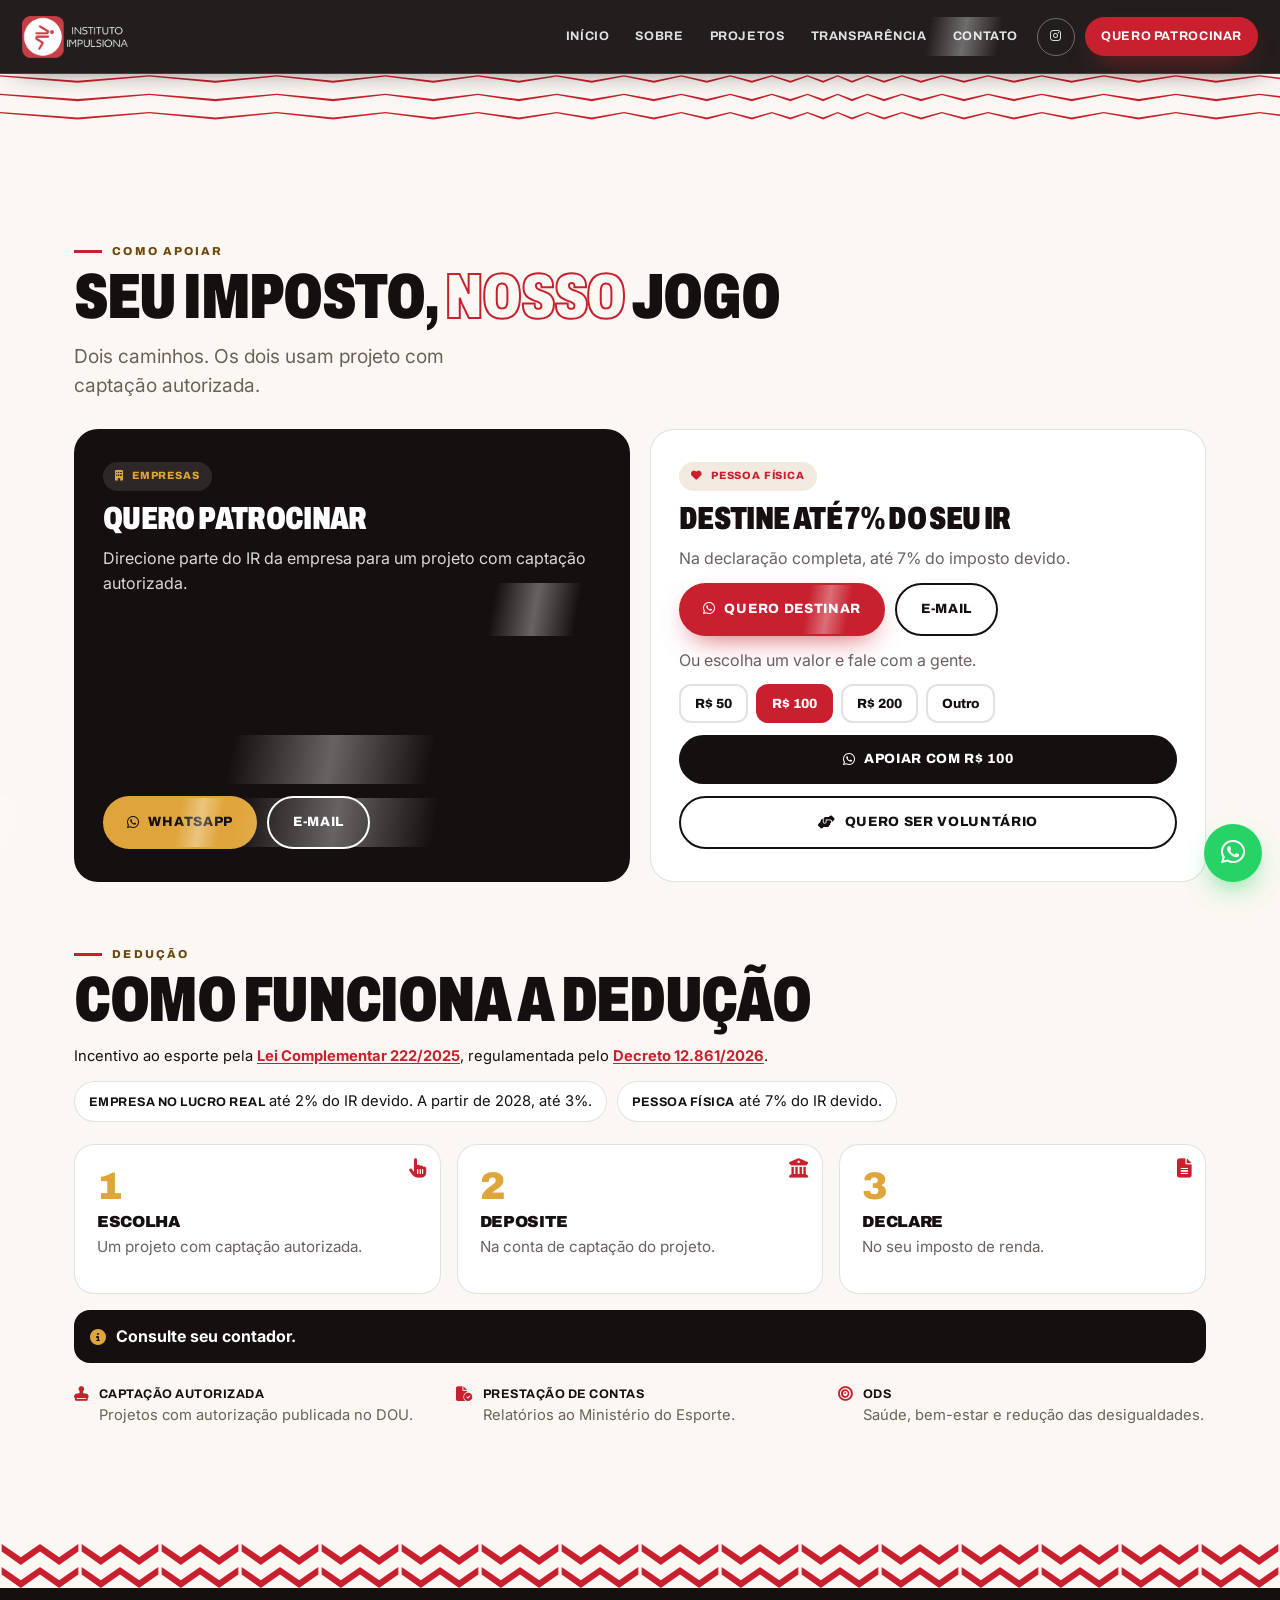
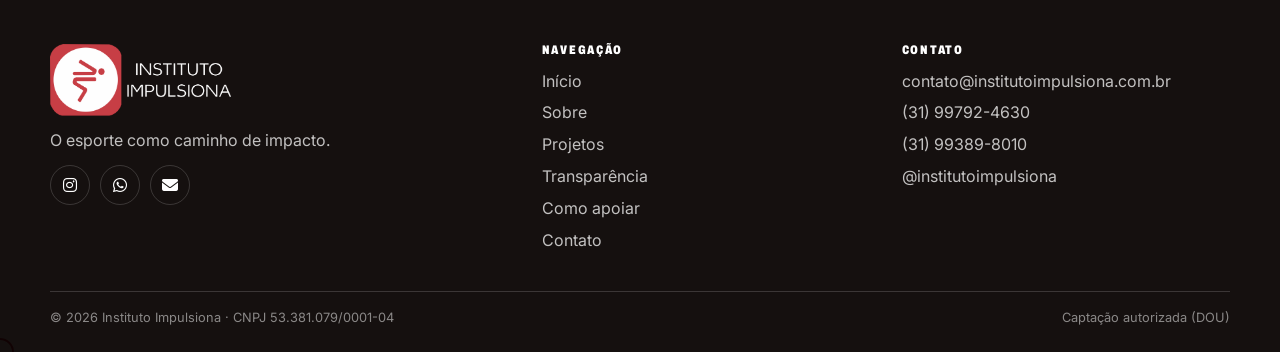
==== commit baa72fe8: "Redesenha o site com a faixa op-art da identidade. A assinatura em SVG entra no hero, nas divisões e" ====
--- a/apoiar/index.html
+++ b/apoiar/index.html
@@ -21,7 +21,7 @@
 <link rel="apple-touch-icon" href="../assets/apple-touch-icon.png">
 <link rel="preconnect" href="https://fonts.googleapis.com">
 <link rel="preconnect" href="https://fonts.gstatic.com" crossorigin>
-<link href="https://fonts.googleapis.com/css2?family=Archivo:wght@500;600;700;800;900&amp;family=Inter:wght@400;500;600;700&amp;display=swap" rel="stylesheet">
+<link href="https://fonts.googleapis.com/css2?family=Archivo:wdth,wght@62..125,600..900&amp;family=Inter:wght@400;500;600;700&amp;display=swap" rel="stylesheet">
 <link rel="stylesheet" href="https://cdnjs.cloudflare.com/ajax/libs/font-awesome/6.5.1/css/all.min.css">
 <link rel="stylesheet" href="../css/styles.css">
 <script type="application/ld+json">{"@context": "https://schema.org", "@graph": [{"@type": "NGO", "@id": "https://karinebavi.github.io/institutoimpulsiona-site/#ong", "name": "Instituto Impulsiona", "url": "https://karinebavi.github.io/institutoimpulsiona-site/", "logo": "https://karinebavi.github.io/institutoimpulsiona-site/assets/logo-simbolo.png", "email": "contato@institutoimpulsiona.com.br", "telephone": ["+55-31-99792-4630", "+55-31-99389-8010"], "taxID": "53.381.079/0001-04", "sameAs": ["https://instagram.com/institutoimpulsiona"], "description": "Organização sem fins lucrativos. Projetos esportivos com autorização de captação de recursos publicada no DOU."}, {"@type": "WebPage", "url": "https://karinebavi.github.io/institutoimpulsiona-site/apoiar/", "name": "Como apoiar — Instituto Impulsiona", "description": "Empresa no lucro real destina até 2% do IR. Pessoa física, até 7%. Lei Complementar 222/2025.", "inLanguage": "pt-BR", "isPartOf": {"@id": "https://karinebavi.github.io/institutoimpulsiona-site/#ong"}}]}</script>
@@ -45,10 +45,12 @@
 </header>
 
 <main id="conteudo">
-  <section class="pad">
+<div class="opart" data-opart="pinch" aria-hidden="true"><div class="opart-shift"><div class="opart-tile"></div></div></div>
+  <section class="pad section-mark">
+    <div class="athlete" aria-hidden="true"></div>
     <div class="wrap">
       <span class="eyebrow">Como apoiar</span>
-      <h1 class="h-sec">Seu imposto, nosso jogo</h1>
+      <h1 class="h-sec">Seu imposto, <span class="stroke">nosso</span> jogo</h1>
       <p class="lead">Dois caminhos. Os dois usam projeto com captação autorizada.</p>
       <div class="support-grid" style="margin-top:28px">
         <article class="support feature">
@@ -104,6 +106,7 @@
     </div>
   </section>
 </main>
+<div class="opart" data-opart="chevron" aria-hidden="true"><div class="opart-shift"><div class="opart-tile"></div></div></div>
 <footer class="footer">
   <div class="foot-grid">
     <div>
--- a/css/styles.css
+++ b/css/styles.css
@@ -504,5 +504,130 @@
     animation:none!important;transition:none!important;scroll-behavior:auto!important;
   }
   .js .reveal,.hero-inner>*{opacity:1!important;transform:none!important}
-  .marquee-track{animation:none!important}
-}
+  .marquee-track,.opart-tile{animation:none!important}
+}
+
+/* ===== Assinatura op-art e layout editorial ===== */
+:root{--opart-x:0px}
+h1,h2,.h-hero,.h-sec,.num,.proj-name{font-stretch:72%}
+.h-hero{font-size:clamp(3.2rem,10vw,8rem);max-width:8.5ch;letter-spacing:-.045em}
+.stroke{color:var(--red)}
+@supports (-webkit-text-stroke:1px #C8202E){
+  .stroke{color:transparent;-webkit-text-stroke:2px var(--red)}
+  .h-hero .stroke,.on-dark .stroke{color:transparent;-webkit-text-stroke:2px #fff}
+}
+.ghost{
+  position:absolute;left:-2vw;top:8%;z-index:0;pointer-events:none;user-select:none;
+  font-family:var(--display);font-weight:900;font-stretch:62%;text-transform:uppercase;
+  font-size:clamp(5rem,18vw,14rem);line-height:.8;letter-spacing:-.06em;
+  color:transparent;-webkit-text-stroke:1px rgba(200,32,46,.28);
+}
+.section-mark,.stats-wrap,.band,.analysis{position:relative;overflow:hidden}
+.section-mark .wrap,.stats-wrap .wrap{position:relative;z-index:1}
+.athlete{
+  position:absolute;width:min(42vw,460px);aspect-ratio:1;left:-10%;bottom:-28%;
+  background:var(--red);pointer-events:none;z-index:0;
+  -webkit-mask:url("../assets/atleta-mask.png") center/contain no-repeat;
+  mask:url("../assets/atleta-mask.png") center/contain no-repeat;
+}
+.athlete-light{background:#fff;opacity:.28;left:auto;right:-6%;bottom:-30%}
+.athlete-hero{width:min(34vw,380px);left:auto;right:2%;bottom:16%;top:auto;background:#fff;opacity:.38;z-index:1}
+
+.opart{height:46px;overflow:hidden;background:#FBF7F2}
+.opart-shift{height:100%;transform:translate3d(var(--opart-x),0,0);will-change:transform}
+.opart-tile{
+  height:100%;width:calc(100% + 240px);
+  background-repeat:repeat-x;background-size:240px 100%;
+  animation:opartDrift 14s linear infinite;
+}
+.opart[data-opart="wave"] .opart-tile{background-image:url("../assets/opart-wave.svg")}
+.opart[data-opart="chevron"] .opart-tile{background-image:url("../assets/opart-chevron.svg");background-size:80px 100%}
+.opart[data-opart="pinch"] .opart-tile{
+  width:130%;background-image:url("../assets/opart-pinch.svg");
+  background-repeat:no-repeat;background-size:100% 100%;
+  animation:opartNudge 9s ease-in-out infinite alternate;
+}
+@keyframes opartDrift{to{transform:translate3d(-240px,0,0)}}
+@keyframes opartNudge{to{transform:translate3d(-8%,0,0)}}
+.opart-abs{position:absolute;left:0;right:0;z-index:4}
+.opart-top{top:var(--header);height:32px}
+.opart-bot{bottom:0;height:42px}
+.hero{align-items:flex-end}
+.hero-media{top:calc(var(--header) + 32px);bottom:42px;left:0;right:0}
+.hero-shape{display:none}
+.hero-pause{bottom:54px;z-index:5}
+.hero-inner{z-index:5;padding-bottom:8vh}
+
+.section-red{background:var(--red);color:#fff}
+.section-red .h-sec,.section-red h2{color:#fff}
+.section-red .lead{color:rgba(255,255,255,.9)}
+.section-red .eyebrow{color:#fff}
+.section-red .eyebrow::before{background:#fff}
+.section-ink{background:var(--ink)}
+
+.stat .num{
+  font-size:clamp(3rem,6.4vw,6.2rem);
+  letter-spacing:-.05em;
+  font-stretch:68%;
+}
+.stats{align-items:end}
+
+.band{background:var(--red);isolation:isolate}
+.band-opart .opart-fill{position:absolute;inset:0;height:100%;opacity:.28;z-index:0}
+.band-opart .opart-fill .opart-tile{background-size:180px 64px}
+.band h2,.band p,.band .btn-row{position:relative;z-index:1}
+
+.bento.proj-grid{grid-template-columns:repeat(12,1fr);gap:16px}
+.span-8{grid-column:span 8}
+.span-7{grid-column:span 7}
+.span-6{grid-column:span 6}
+.span-5{grid-column:span 5}
+.span-4{grid-column:span 4}
+.tone-pis{--tone:#d4537a}
+.tone-faixa{--tone:#15100F}
+.tone-estrada{--tone:#0e4d8c}
+.tone-joga{--tone:#0a6e6e}
+.tone-sonho{--tone:#2f8fbe}
+.tone-elas{--tone:#e00070}
+.tone-centro{--tone:#c4176a}
+.proj{position:relative;border:0;border-top:7px solid var(--tone,var(--red));background:#fff}
+.proj::before{
+  content:"";position:absolute;inset:0;background:var(--tone,var(--red));
+  transform:scaleY(0);transform-origin:bottom;transition:transform .45s cubic-bezier(.22,.61,.36,1);
+  pointer-events:none;z-index:0;opacity:.1;
+}
+.proj:hover::before,.proj:focus-within::before{transform:scaleY(1)}
+.proj-top,.proj-body{position:relative;z-index:1}
+.proj-top{min-height:148px}
+.span-7 .proj-top,.span-8 .proj-top{min-height:190px}
+.span-7 .proj-logo,.span-8 .proj-logo{height:108px}
+.proj:hover{border-color:var(--tone,var(--red));transform:translateY(-10px) rotate(-.3deg)}
+.proj:hover .proj-logo{transform:scale(1.12) rotate(2deg)}
+.proj-tag{background:var(--tone,var(--red))}
+.btn{position:relative}
+body.inner main > .opart:first-child{margin-top:var(--header)}
+.btn::after{
+  content:"";position:absolute;inset:0;background:linear-gradient(100deg,transparent 30%,rgba(255,255,255,.35),transparent 70%);
+  transform:translateX(-120%);
+}
+.btn:hover::after{transform:translateX(120%);transition:transform .55s ease}
+.cursor-ring{
+  display:none;position:fixed;z-index:180;width:28px;height:28px;margin:-14px 0 0 -14px;
+  border:2px solid var(--red);border-radius:50%;pointer-events:none;
+  mix-blend-mode:multiply;transition:width .2s,height .2s,margin .2s,background .2s;
+}
+body.cursor-on .cursor-ring{display:block}
+body.cursor-hot .cursor-ring{width:56px;height:56px;margin:-28px 0 0 -28px;background:rgba(200,32,46,.15)}
+@media(max-width:1080px){
+  .bento.proj-grid{grid-template-columns:1fr}
+  .span-8,.span-7,.span-6,.span-5,.span-4{grid-column:auto}
+  .athlete{width:200px;opacity:.2}
+  .ghost{font-size:42vw;top:0}
+  .h-hero{font-size:clamp(2.7rem,13vw,4.4rem)}
+  .opart{height:30px}
+  .hero-media{top:calc(var(--header) + 30px);bottom:30px}
+}
+@media(hover:hover) and (pointer:fine){
+  .proj-body{transition:transform .35s ease}
+  .proj:hover .proj-name{color:var(--tone,var(--red))}
+}
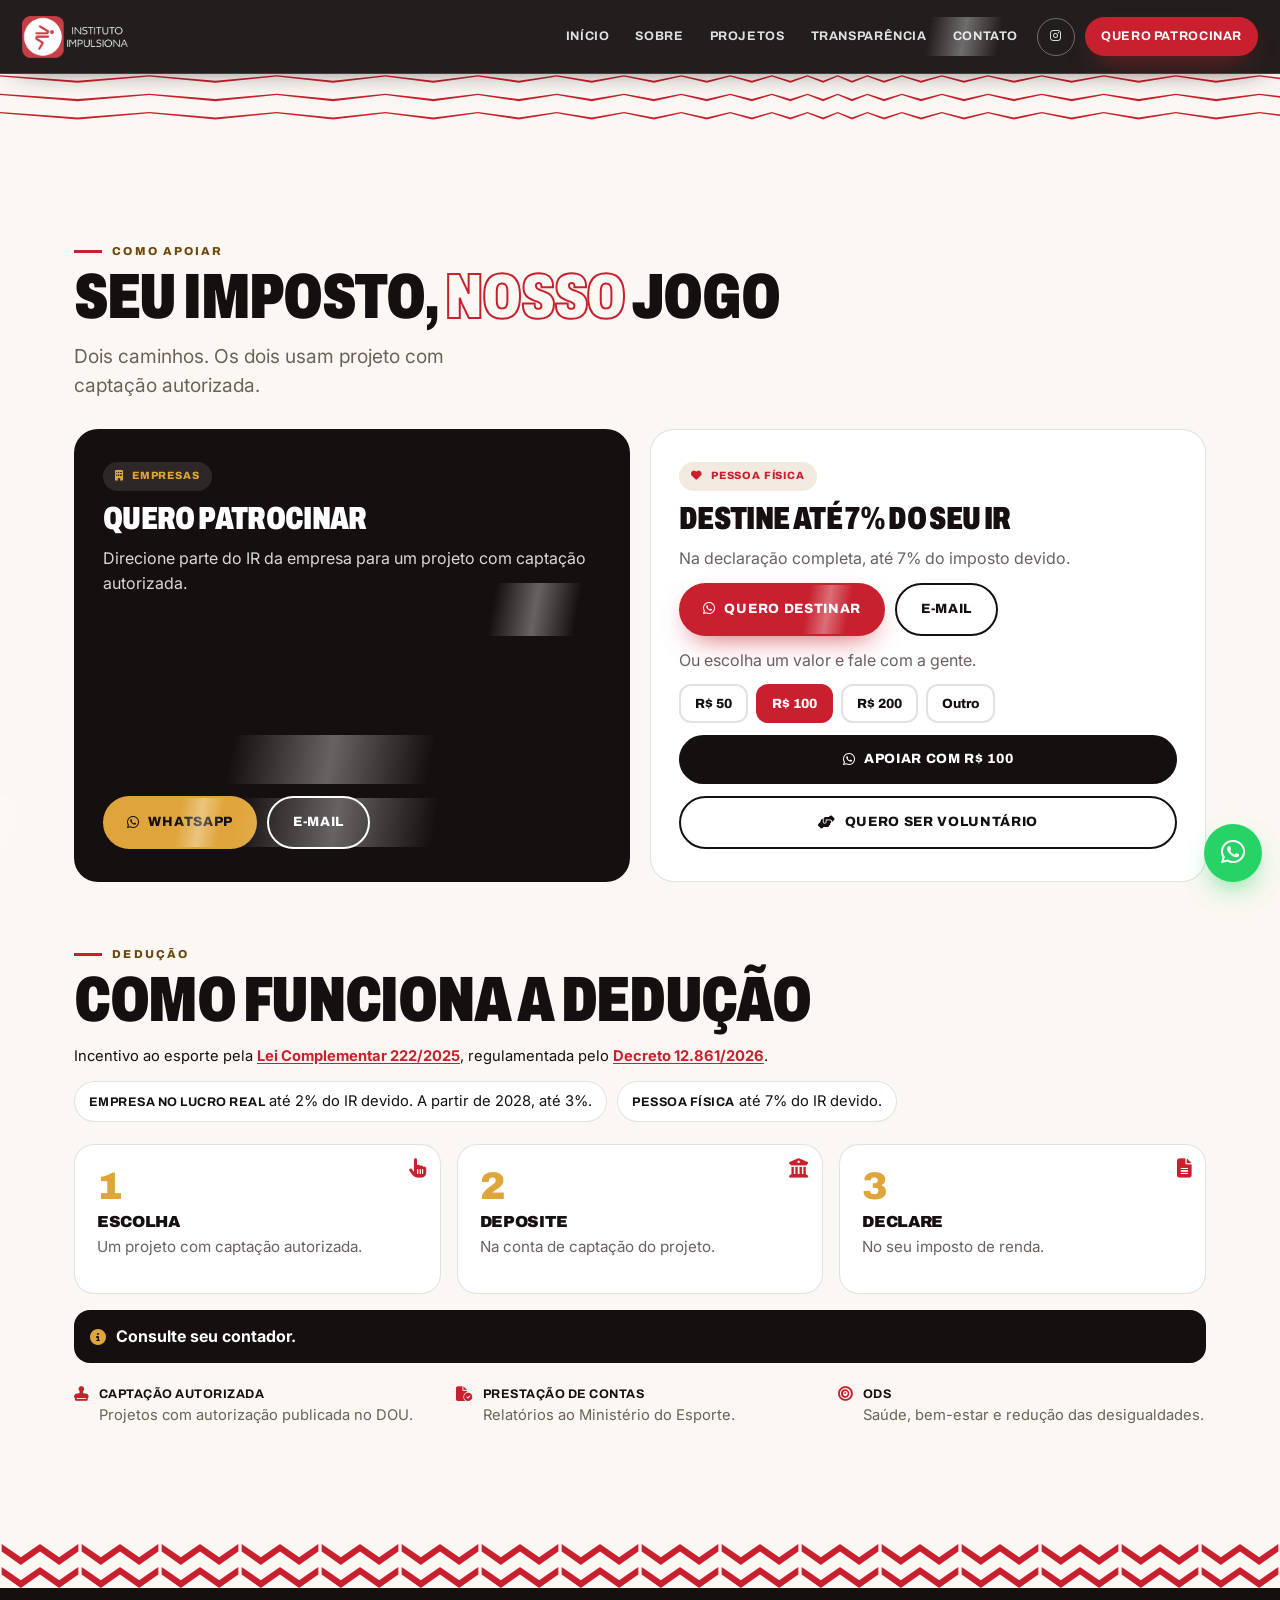
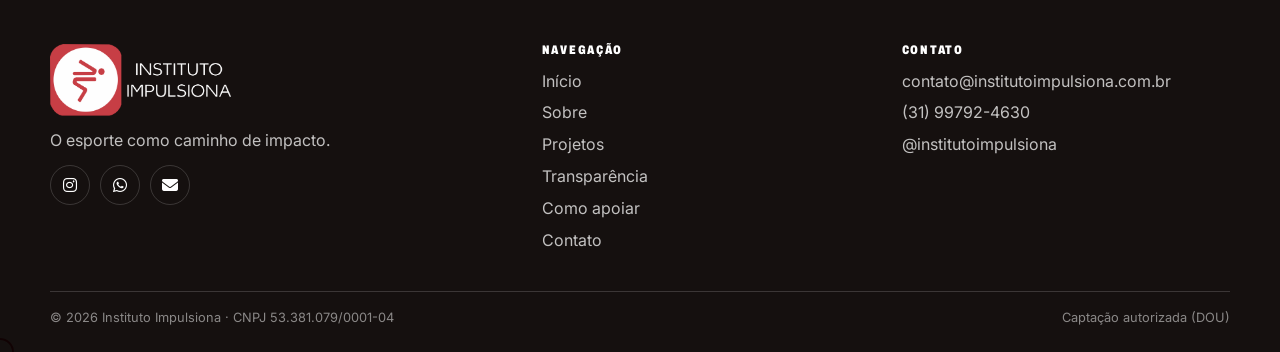
==== commit 83a4b949: "Deixa só o WhatsApp (31) 99792-4630 no site. O número (31) 99389-8010 sai do rodapé, da página de co" ====
--- a/apoiar/index.html
+++ b/apoiar/index.html
@@ -24,7 +24,7 @@
 <link href="https://fonts.googleapis.com/css2?family=Archivo:wdth,wght@62..125,600..900&amp;family=Inter:wght@400;500;600;700&amp;display=swap" rel="stylesheet">
 <link rel="stylesheet" href="https://cdnjs.cloudflare.com/ajax/libs/font-awesome/6.5.1/css/all.min.css">
 <link rel="stylesheet" href="../css/styles.css">
-<script type="application/ld+json">{"@context": "https://schema.org", "@graph": [{"@type": "NGO", "@id": "https://karinebavi.github.io/institutoimpulsiona-site/#ong", "name": "Instituto Impulsiona", "url": "https://karinebavi.github.io/institutoimpulsiona-site/", "logo": "https://karinebavi.github.io/institutoimpulsiona-site/assets/logo-simbolo.png", "email": "contato@institutoimpulsiona.com.br", "telephone": ["+55-31-99792-4630", "+55-31-99389-8010"], "taxID": "53.381.079/0001-04", "sameAs": ["https://instagram.com/institutoimpulsiona"], "description": "Organização sem fins lucrativos. Projetos esportivos com autorização de captação de recursos publicada no DOU."}, {"@type": "WebPage", "url": "https://karinebavi.github.io/institutoimpulsiona-site/apoiar/", "name": "Como apoiar — Instituto Impulsiona", "description": "Empresa no lucro real destina até 2% do IR. Pessoa física, até 7%. Lei Complementar 222/2025.", "inLanguage": "pt-BR", "isPartOf": {"@id": "https://karinebavi.github.io/institutoimpulsiona-site/#ong"}}]}</script>
+<script type="application/ld+json">{"@context": "https://schema.org", "@graph": [{"@type": "NGO", "@id": "https://karinebavi.github.io/institutoimpulsiona-site/#ong", "name": "Instituto Impulsiona", "url": "https://karinebavi.github.io/institutoimpulsiona-site/", "logo": "https://karinebavi.github.io/institutoimpulsiona-site/assets/logo-simbolo.png", "email": "contato@institutoimpulsiona.com.br", "telephone": "+55-31-99792-4630", "taxID": "53.381.079/0001-04", "sameAs": ["https://instagram.com/institutoimpulsiona"], "description": "Organização sem fins lucrativos. Projetos esportivos com autorização de captação de recursos publicada no DOU."}, {"@type": "WebPage", "url": "https://karinebavi.github.io/institutoimpulsiona-site/apoiar/", "name": "Como apoiar — Instituto Impulsiona", "description": "Empresa no lucro real destina até 2% do IR. Pessoa física, até 7%. Lei Complementar 222/2025.", "inLanguage": "pt-BR", "isPartOf": {"@id": "https://karinebavi.github.io/institutoimpulsiona-site/#ong"}}]}</script>
 </head>
 <body class="inner">
 <a class="skip" href="#conteudo">Ir para o conteúdo</a>
@@ -131,7 +131,6 @@
       <h2>Contato</h2>
       <a href="mailto:contato@institutoimpulsiona.com.br">contato@institutoimpulsiona.com.br</a>
       <a href="https://wa.me/5531997924630" target="_blank" rel="noopener noreferrer">(31) 99792-4630</a>
-      <a href="https://wa.me/5531993898010" target="_blank" rel="noopener noreferrer">(31) 99389-8010</a>
       <a href="https://instagram.com/institutoimpulsiona" target="_blank" rel="noopener noreferrer">@institutoimpulsiona</a>
     </div>
   </div>
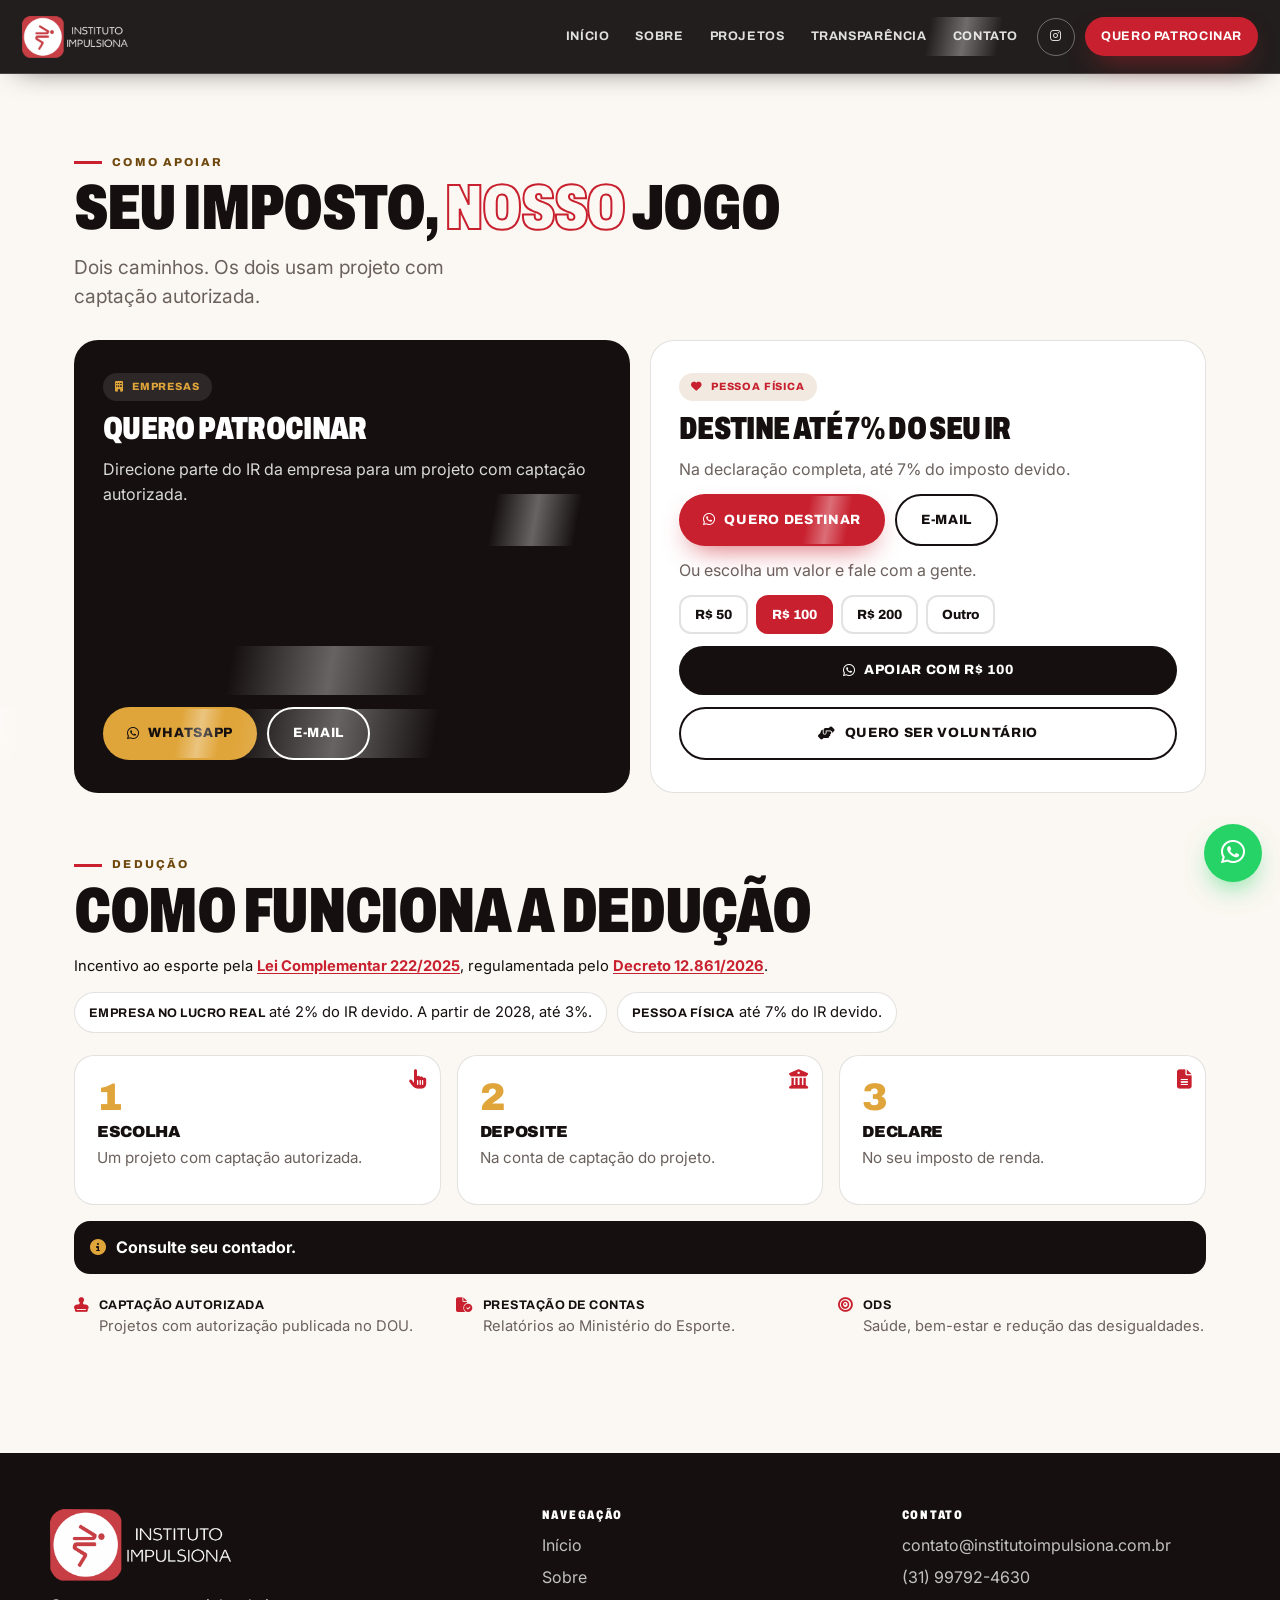
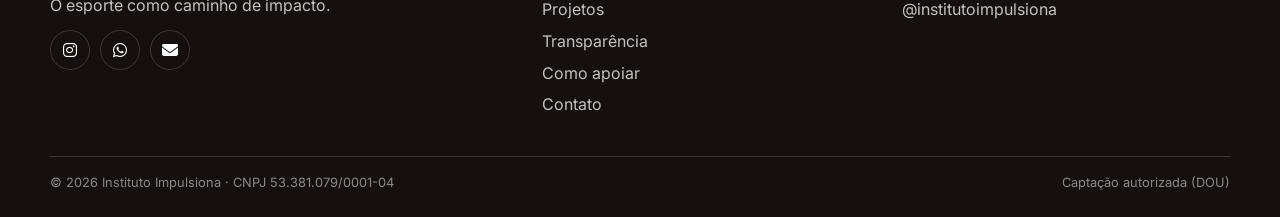
==== commit 0563aff3: "Tira as faixas op-art e troca o vídeo do hero por uma foto. As seções passam a se separar só pela co" ====
--- a/apoiar/index.html
+++ b/apoiar/index.html
@@ -45,7 +45,6 @@
 </header>
 
 <main id="conteudo">
-<div class="opart" data-opart="pinch" aria-hidden="true"><div class="opart-shift"><div class="opart-tile"></div></div></div>
   <section class="pad section-mark">
     <div class="athlete" aria-hidden="true"></div>
     <div class="wrap">
@@ -106,7 +105,6 @@
     </div>
   </section>
 </main>
-<div class="opart" data-opart="chevron" aria-hidden="true"><div class="opart-shift"><div class="opart-tile"></div></div></div>
 <footer class="footer">
   <div class="foot-grid">
     <div>
--- a/css/styles.css
+++ b/css/styles.css
@@ -142,11 +142,9 @@
   position:absolute;inset:0;z-index:0;
   background:linear-gradient(135deg,#3a0c11,#93121C 50%,#5d0d14);
 }
-.hero-media video{
+.hero-media img{
   width:100%;height:100%;object-fit:cover;
-  animation:heroZoom 28s ease-in-out infinite alternate;
-}
-@keyframes heroZoom{from{transform:scale(1.04)}to{transform:scale(1.14)}}
+}
 .hero-media::after{
   content:"";position:absolute;inset:0;
   background:
@@ -163,37 +161,37 @@
   max-width:22ch;margin:16px 0 26px;font-weight:500;
 }
 .hero-cta{display:flex;flex-wrap:wrap;gap:12px}
-.hero-pause{
-  position:absolute;left:22px;bottom:22px;z-index:3;
-  display:inline-flex;align-items:center;gap:.45rem;
-  color:#fff;background:rgba(21,16,15,.55);border:1px solid rgba(255,255,255,.35);
-  border-radius:999px;padding:8px 14px;
-  font-family:var(--display);font-weight:700;font-size:.72rem;
-  letter-spacing:.06em;text-transform:uppercase;
-}
-.hero-pause:hover{background:rgba(21,16,15,.8)}
 .hero-shape{
   position:absolute;left:0;right:0;bottom:-1px;height:70px;z-index:2;pointer-events:none;
   background:var(--bone);
   clip-path:polygon(0 62%, 100% 0, 100% 100%, 0 100%);
 }
 
-.js .hero-inner>*{opacity:0;animation:rise .8s cubic-bezier(.22,.61,.36,1) forwards}
-.js .hero-inner>*:nth-child(1){animation-delay:.05s}
-.js .hero-inner>*:nth-child(2){animation-delay:.16s}
-.js .hero-inner>*:nth-child(3){animation-delay:.28s}
-.js .hero-inner>*:nth-child(4){animation-delay:.4s}
-@keyframes rise{from{opacity:0;transform:translateY(22px)}to{opacity:1;transform:none}}
-
-.marquee{
-  background:var(--ink);color:#fff;overflow:hidden;
-  border-top:4px solid var(--red);border-bottom:4px solid var(--gold);
-  padding:18px 0;
-}
-.marquee-track{display:flex;width:max-content;animation:slide 32s linear infinite}
-.marquee-group{display:flex;align-items:center;gap:54px;padding-right:54px}
-.marquee img{height:52px;width:auto;object-fit:contain;filter:none}
-@keyframes slide{from{transform:translateX(0)}to{transform:translateX(-50%)}}
+.method-grid{display:grid;grid-template-columns:repeat(3,1fr);gap:16px;margin-top:28px}
+.method-card{
+  position:relative;background:#fff;border:1px solid var(--line);border-top:6px solid var(--red);
+  border-radius:18px;padding:26px 22px 20px;overflow:hidden;
+  transition:transform .25s ease,box-shadow .25s ease;
+}
+.method-card:hover{transform:translateY(-4px);box-shadow:var(--shadow)}
+.method-num{
+  position:absolute;top:8px;right:14px;font-family:var(--display);font-weight:900;
+  font-size:2.6rem;line-height:1;color:var(--cream);letter-spacing:-.04em;
+}
+.method-card .ico{
+  width:48px;height:48px;border-radius:12px;background:var(--red);color:#fff;
+  display:grid;place-items:center;font-size:1.1rem;margin-bottom:12px;
+}
+.method-card .micro{
+  font-family:var(--display);text-transform:uppercase;letter-spacing:.1em;
+  font-size:.68rem;color:var(--gold-text);font-weight:800;margin-bottom:4px;
+}
+.method-card h3{font-size:1.25rem;margin-bottom:10px}
+.method-card ul{list-style:none;color:var(--gray);font-size:.95rem}
+.method-card li{position:relative;padding-left:16px;margin:5px 0}
+.method-card li::before{
+  content:"";position:absolute;left:0;top:.55em;width:7px;height:2px;background:var(--red);
+}
 
 .angle{height:54px;pointer-events:none}
 .angle-red{background:linear-gradient(115deg,var(--red) 0 46%,var(--gold) 46% 62%,var(--ink) 62%)}
@@ -473,8 +471,7 @@
 .wa:hover{transform:scale(1.06)}
 
 .reveal{opacity:1;transform:none}
-.js .reveal{opacity:0;transform:translateY(26px);transition:opacity .6s ease,transform .6s cubic-bezier(.22,.61,.36,1)}
-.js .reveal.in{opacity:1;transform:none}
+.js .reveal{opacity:1;transform:none}
 
 @media(max-width:1080px){
   .nav{
@@ -488,7 +485,7 @@
   .nav .btn{margin:6px 0 0;justify-content:center}
   .nav-ig{align-self:flex-start}
   .burger{display:flex}
-  .split,.proj-grid,.support-grid,.steps,.contact-grid,.form-row,.assure,.cert-grid,.mvv,.band,.foot-grid{grid-template-columns:1fr}
+  .split,.proj-grid,.support-grid,.steps,.contact-grid,.form-row,.assure,.cert-grid,.mvv,.band,.foot-grid,.method-grid{grid-template-columns:1fr}
   .docs-grid{grid-template-columns:1fr 1fr}
   .stats{grid-template-columns:1fr 1fr}
   .stat:last-child{grid-column:1 / -1}
@@ -496,8 +493,6 @@
 }
 @media(max-width:640px){
   .docs-grid,.ficha dl{grid-template-columns:1fr}
-  .hero-pause span{position:absolute;width:1px;height:1px;overflow:hidden;clip:rect(0,0,0,0)}
-  .hero-pause{padding:10px;border-radius:50%;width:44px;height:44px;justify-content:center}
 }
 @media(prefers-reduced-motion:reduce){
   *,*::before,*::after{
@@ -510,7 +505,7 @@
 /* ===== Assinatura op-art e layout editorial ===== */
 :root{--opart-x:0px}
 h1,h2,.h-hero,.h-sec,.num,.proj-name{font-stretch:72%}
-.h-hero{font-size:clamp(3.2rem,10vw,8rem);max-width:8.5ch;letter-spacing:-.045em}
+.h-hero{font-size:clamp(3.2rem,9vw,7.2rem);max-width:12ch;letter-spacing:-.045em}
 .stroke{color:var(--red)}
 @supports (-webkit-text-stroke:1px #C8202E){
   .stroke{color:transparent;-webkit-text-stroke:2px var(--red)}
@@ -533,29 +528,9 @@
 .athlete-light{background:#fff;opacity:.28;left:auto;right:-6%;bottom:-30%}
 .athlete-hero{width:min(34vw,380px);left:auto;right:2%;bottom:16%;top:auto;background:#fff;opacity:.38;z-index:1}
 
-.opart{height:46px;overflow:hidden;background:#FBF7F2}
-.opart-shift{height:100%;transform:translate3d(var(--opart-x),0,0);will-change:transform}
-.opart-tile{
-  height:100%;width:calc(100% + 240px);
-  background-repeat:repeat-x;background-size:240px 100%;
-  animation:opartDrift 14s linear infinite;
-}
-.opart[data-opart="wave"] .opart-tile{background-image:url("../assets/opart-wave.svg")}
-.opart[data-opart="chevron"] .opart-tile{background-image:url("../assets/opart-chevron.svg");background-size:80px 100%}
-.opart[data-opart="pinch"] .opart-tile{
-  width:130%;background-image:url("../assets/opart-pinch.svg");
-  background-repeat:no-repeat;background-size:100% 100%;
-  animation:opartNudge 9s ease-in-out infinite alternate;
-}
-@keyframes opartDrift{to{transform:translate3d(-240px,0,0)}}
-@keyframes opartNudge{to{transform:translate3d(-8%,0,0)}}
-.opart-abs{position:absolute;left:0;right:0;z-index:4}
-.opart-top{top:var(--header);height:32px}
-.opart-bot{bottom:0;height:42px}
 .hero{align-items:flex-end}
-.hero-media{top:calc(var(--header) + 32px);bottom:42px;left:0;right:0}
+.hero-media{inset:0}
 .hero-shape{display:none}
-.hero-pause{bottom:54px;z-index:5}
 .hero-inner{z-index:5;padding-bottom:8vh}
 
 .section-red{background:var(--red);color:#fff}
@@ -573,8 +548,6 @@
 .stats{align-items:end}
 
 .band{background:var(--red);isolation:isolate}
-.band-opart .opart-fill{position:absolute;inset:0;height:100%;opacity:.28;z-index:0}
-.band-opart .opart-fill .opart-tile{background-size:180px 64px}
 .band h2,.band p,.band .btn-row{position:relative;z-index:1}
 
 .bento.proj-grid{grid-template-columns:repeat(12,1fr);gap:16px}
@@ -605,7 +578,6 @@
 .proj:hover .proj-logo{transform:scale(1.12) rotate(2deg)}
 .proj-tag{background:var(--tone,var(--red))}
 .btn{position:relative}
-body.inner main > .opart:first-child{margin-top:var(--header)}
 .btn::after{
   content:"";position:absolute;inset:0;background:linear-gradient(100deg,transparent 30%,rgba(255,255,255,.35),transparent 70%);
   transform:translateX(-120%);
@@ -624,8 +596,6 @@
   .athlete{width:200px;opacity:.2}
   .ghost{font-size:42vw;top:0}
   .h-hero{font-size:clamp(2.7rem,13vw,4.4rem)}
-  .opart{height:30px}
-  .hero-media{top:calc(var(--header) + 30px);bottom:30px}
 }
 @media(hover:hover) and (pointer:fine){
   .proj-body{transition:transform .35s ease}
